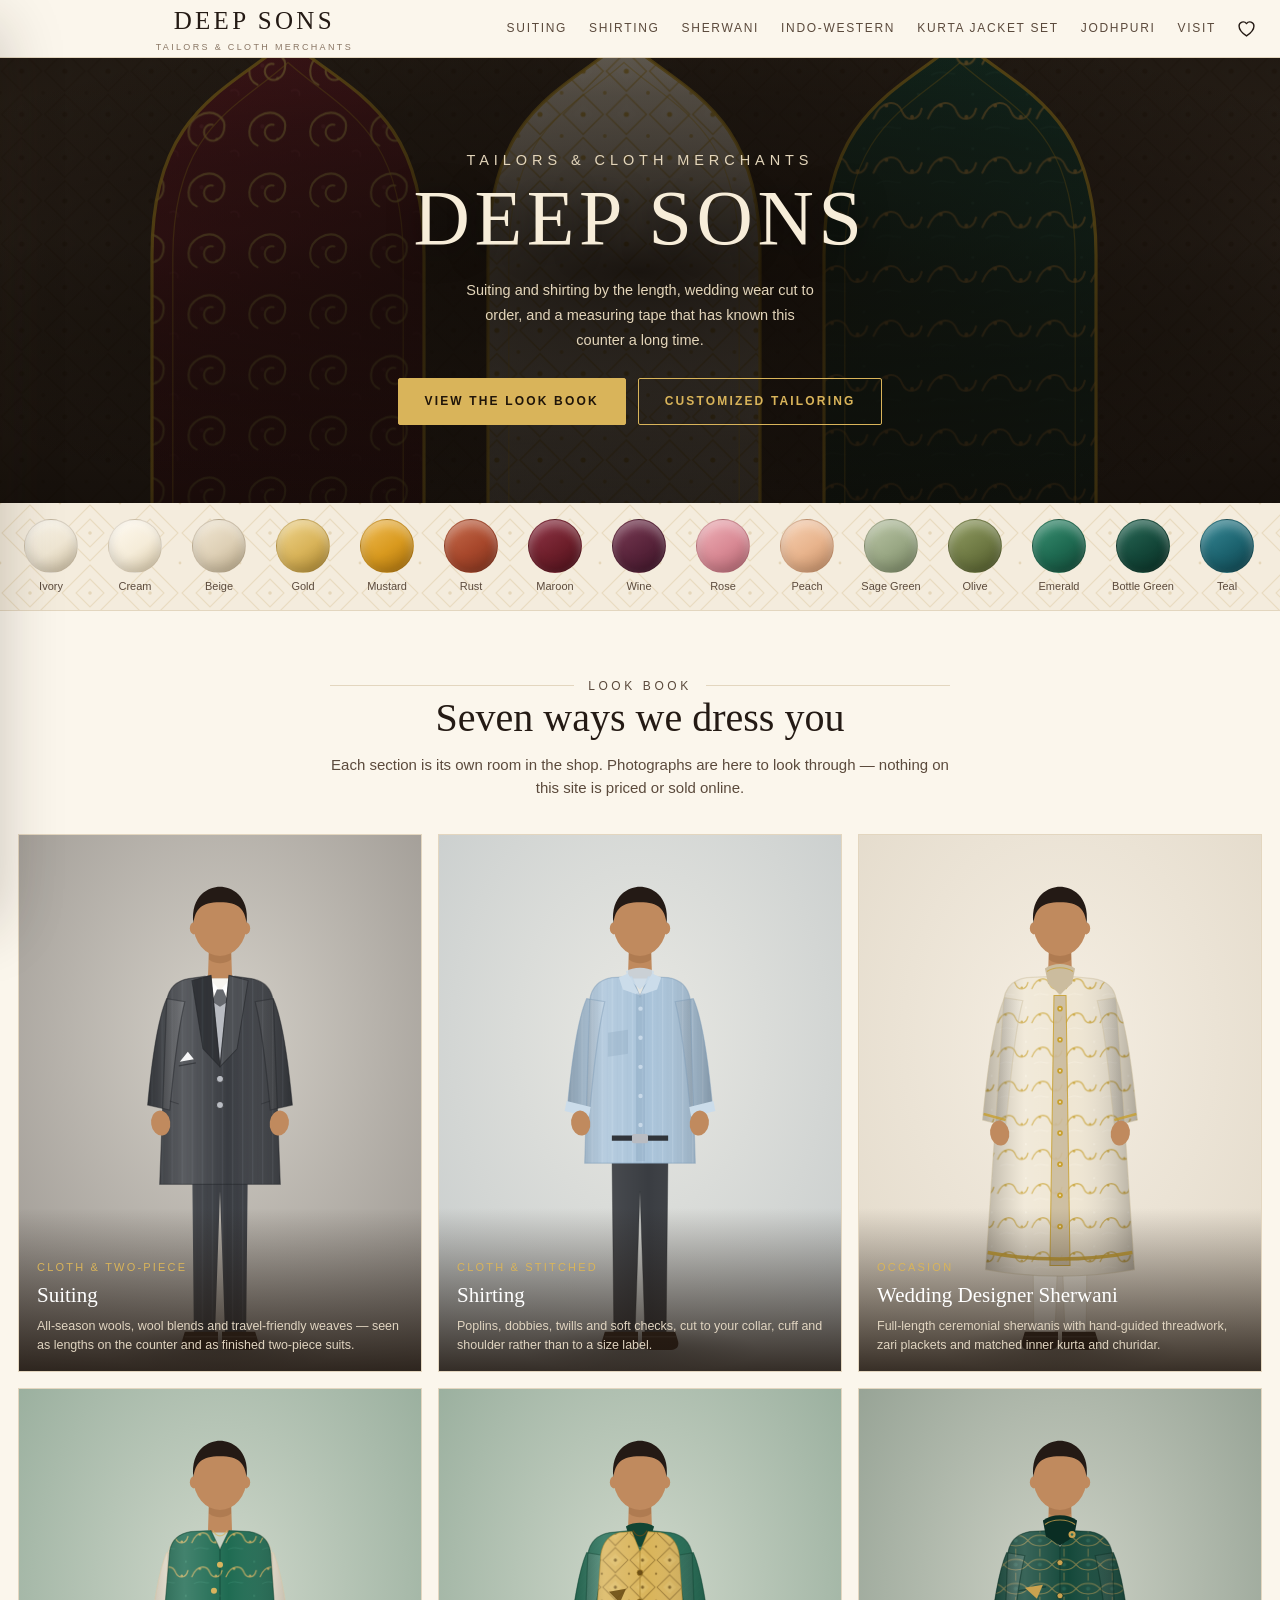
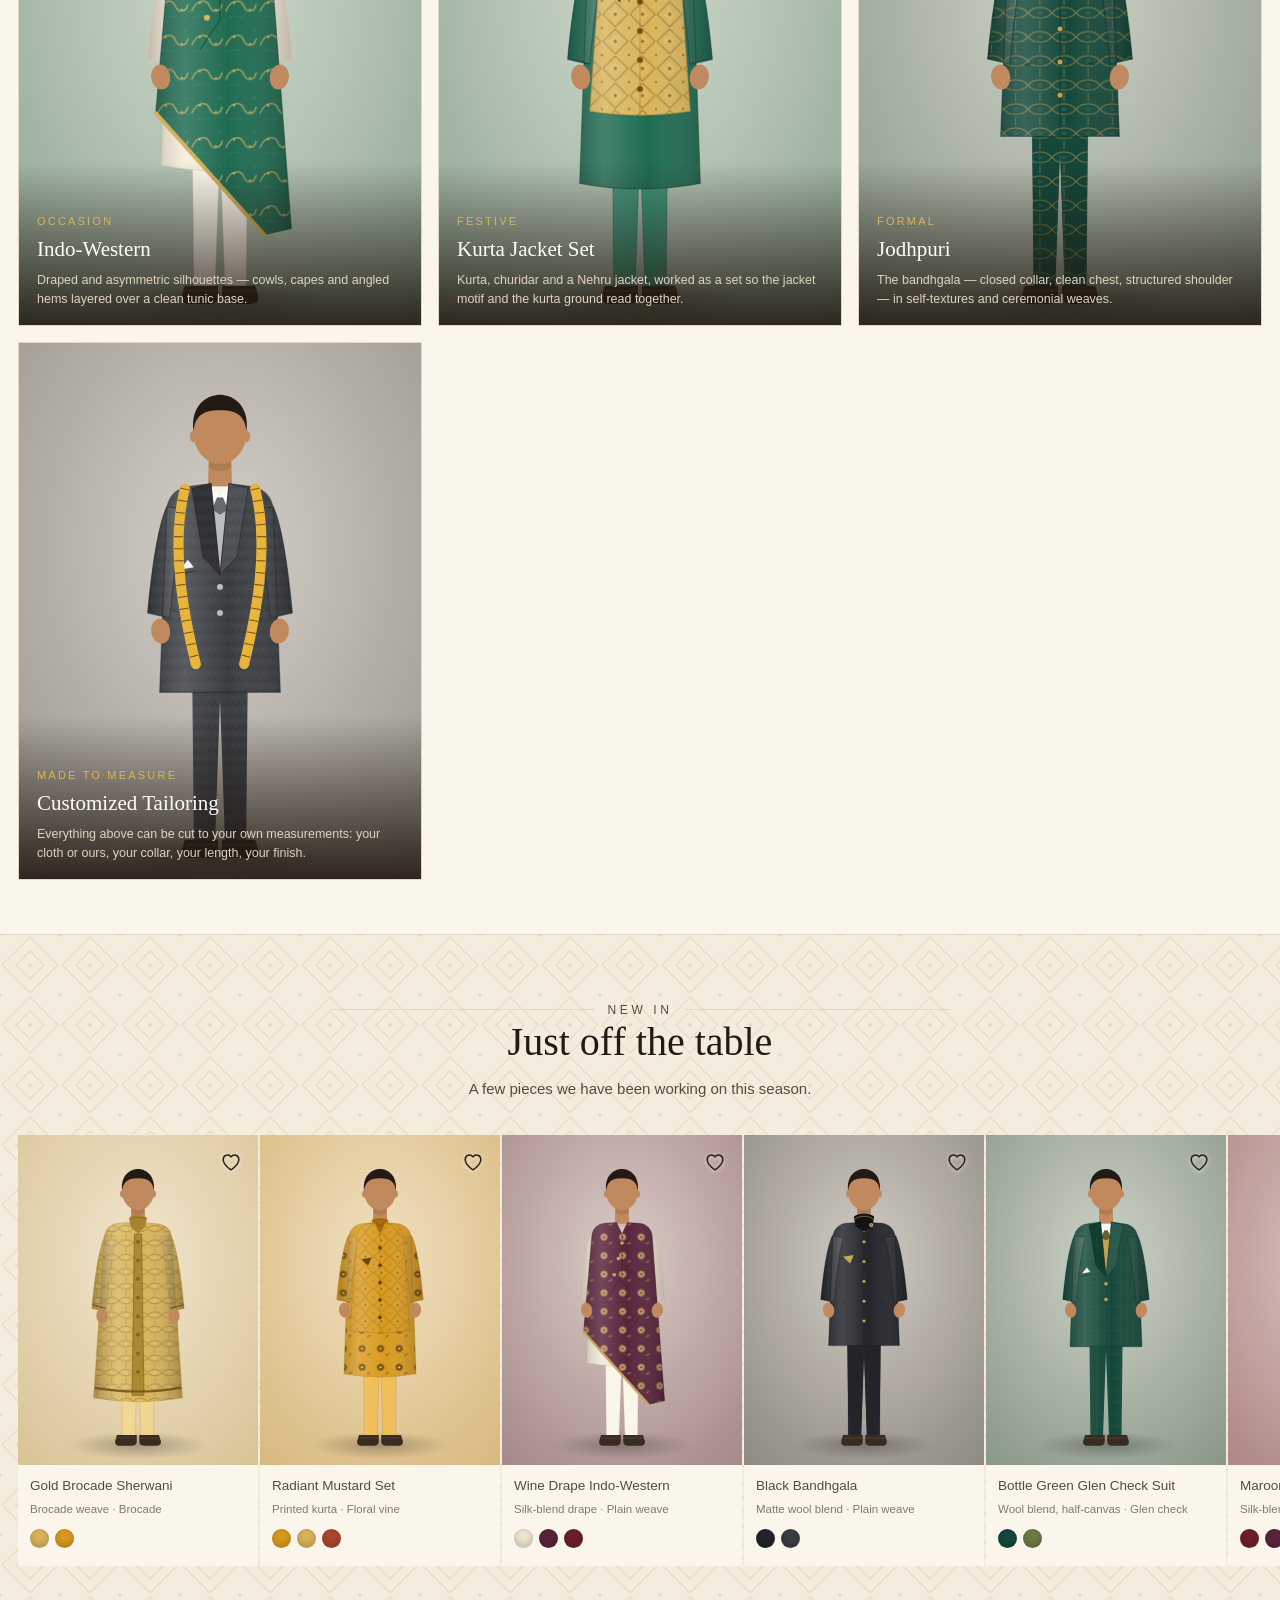
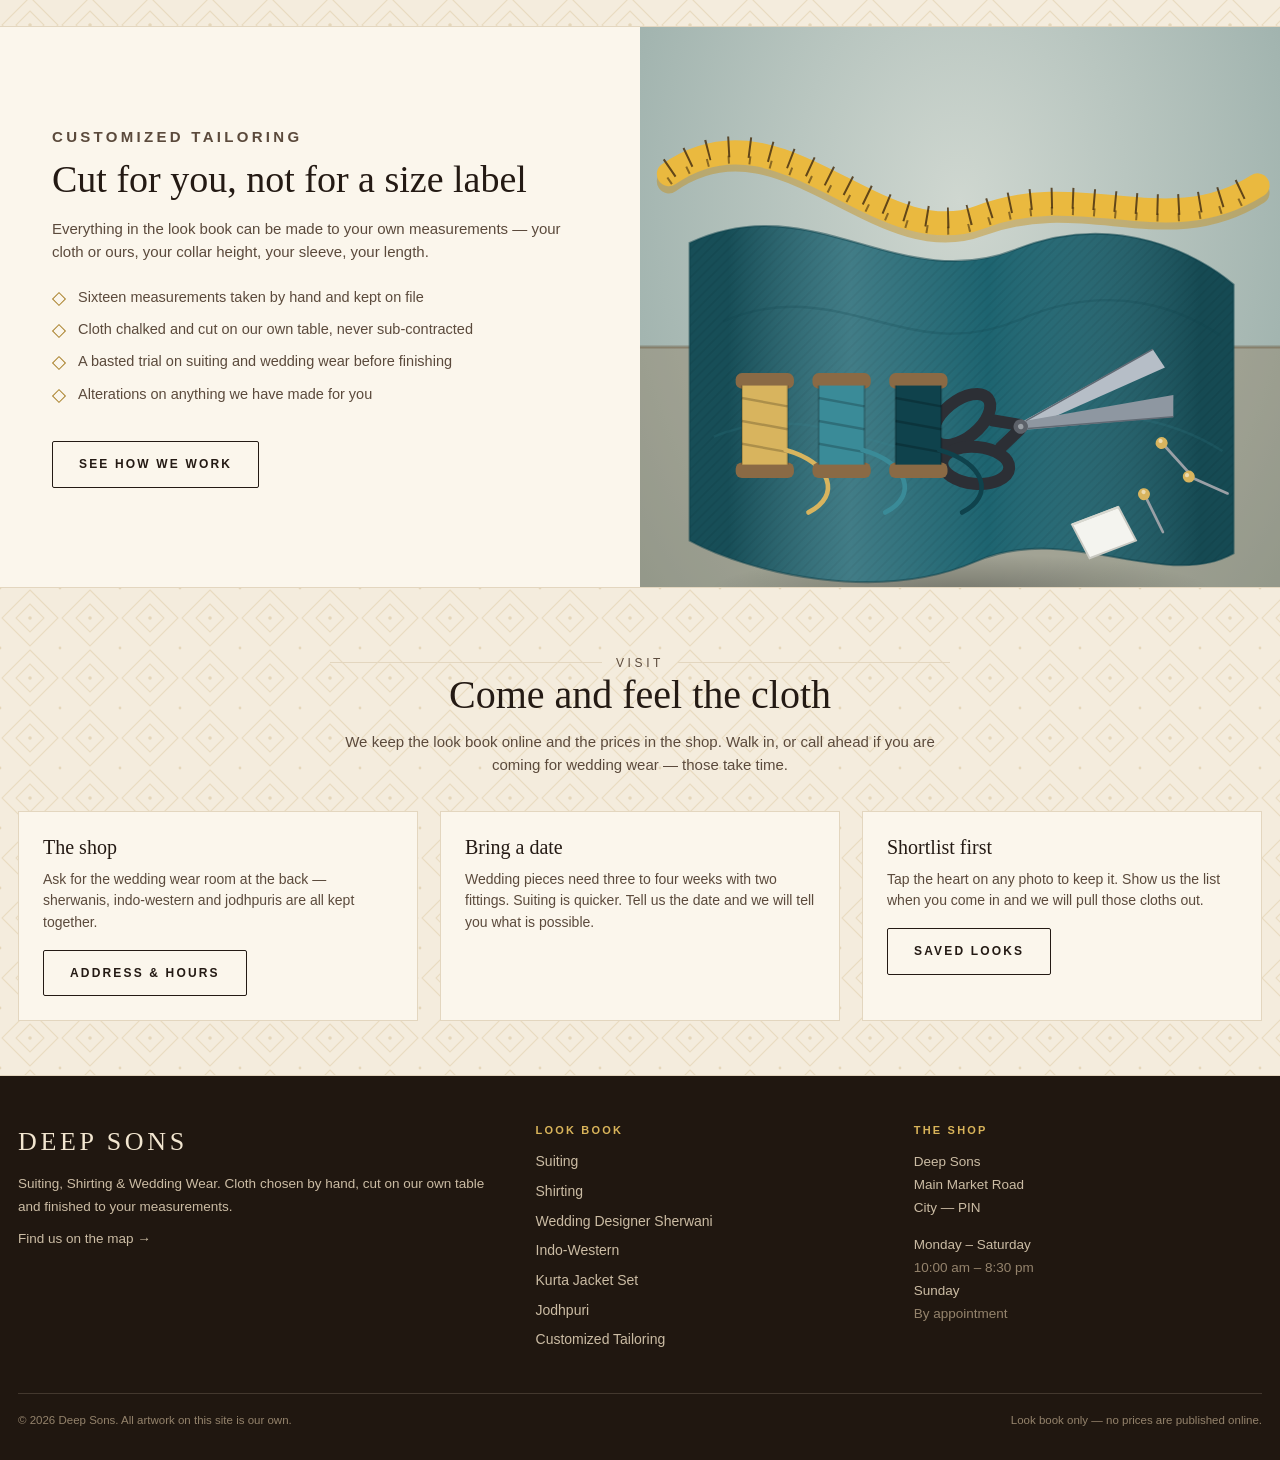
==== deep-sons/index.html @ 14050c30 "Add Deep Sons look book website A static, self-contained site for Deep Sons (tailors and cloth merch" ====
<!doctype html>
<html lang="en">
<head>
<meta charset="utf-8">
<meta name="viewport" content="width=device-width, initial-scale=1">
<title>Deep Sons — Suiting, Shirting &amp; Wedding Wear</title>
<meta name="description" content="Deep Sons: suiting and shirting cloth, wedding designer sherwanis, indo-western, kurta jacket sets, jodhpuris and customized tailoring. A look book — visit the shop to see the cloth.">
<meta name="theme-color" content="#fbf6ec">
<link rel="icon" href="assets/img/favicon.svg" type="image/svg+xml">
<link rel="stylesheet" href="assets/css/style.css">
</head>
<body>

<header class="head" data-header></header>

<section class="hero">
  <img src="assets/img/hero.svg" alt="" aria-hidden="true">
  <div class="hero__in">
    <p class="hero__eyebrow">Tailors &amp; Cloth Merchants</p>
    <h1>Deep Sons</h1>
    <p>Suiting and shirting by the length, wedding wear cut to order, and a
       measuring tape that has known this counter a long time.</p>
    <div class="hero__cta">
      <a class="btn btn--solid" href="collection.html?c=all">View the look book</a>
      <a class="btn" href="collection.html?c=tailoring">Customized tailoring</a>
    </div>
  </div>
</section>

<div class="rail">
  <div class="rail__scroll" data-rail></div>
</div>

<section class="panel">
  <div class="wrap">
    <div class="panel__head">
      <p class="rule"><span>Look book</span></p>
      <h2>Seven ways we dress you</h2>
      <p>Each section is its own room in the shop. Photographs are here to look
         through — nothing on this site is priced or sold online.</p>
    </div>
    <div class="sections" data-sections></div>
  </div>
</section>

<section class="panel panel--tint">
  <div class="wrap">
    <div class="panel__head">
      <p class="rule"><span>New in</span></p>
      <h2>Just off the table</h2>
      <p>A few pieces we have been working on this season.</p>
    </div>
  </div>
  <div class="wrap" style="padding-right:0">
    <div class="strip" data-strip></div>
  </div>
</section>

<section class="band is-flip">
  <div class="band__art">
    <img src="assets/img/tailoring-the-cutting-table.svg" alt="Thread, shears and a measuring tape on the cutting table">
  </div>
  <div class="band__txt">
    <p class="kicker">Customized tailoring</p>
    <h2>Cut for you, not for a size label</h2>
    <p>Everything in the look book can be made to your own measurements — your cloth
       or ours, your collar height, your sleeve, your length.</p>
    <ul class="ticks">
      <li>Sixteen measurements taken by hand and kept on file</li>
      <li>Cloth chalked and cut on our own table, never sub-contracted</li>
      <li>A basted trial on suiting and wedding wear before finishing</li>
      <li>Alterations on anything we have made for you</li>
    </ul>
    <a class="btn btn--ink" href="collection.html?c=tailoring">See how we work</a>
  </div>
</section>

<section class="panel panel--tint">
  <div class="wrap">
    <div class="panel__head">
      <p class="rule"><span>Visit</span></p>
      <h2>Come and feel the cloth</h2>
      <p>We keep the look book online and the prices in the shop. Walk in, or call
         ahead if you are coming for wedding wear — those take time.</p>
    </div>
    <div class="info">
      <div class="info__box">
        <h3>The shop</h3>
        <p>Ask for the wedding wear room at the back — sherwanis, indo-western and
           jodhpuris are all kept together.</p>
        <a class="btn btn--ink" href="visit.html" style="margin-top:10px">Address &amp; hours</a>
      </div>
      <div class="info__box">
        <h3>Bring a date</h3>
        <p>Wedding pieces need three to four weeks with two fittings. Suiting is
           quicker. Tell us the date and we will tell you what is possible.</p>
      </div>
      <div class="info__box">
        <h3>Shortlist first</h3>
        <p>Tap the heart on any photo to keep it. Show us the list when you come in
           and we will pull those cloths out.</p>
        <a class="btn btn--ink" href="collection.html?c=saved" style="margin-top:10px">Saved looks</a>
      </div>
    </div>
  </div>
</section>

<footer class="foot" data-footer></footer>

<script src="assets/js/catalogue.js"></script>
<script src="assets/js/app.js"></script>
</body>
</html>
---- deep-sons/assets/css/style.css ----
/* Deep Sons — house stylesheet.
   No external fonts, scripts or assets: everything ships with the site. */

:root {
  --paper:      #fbf6ec;
  --paper-2:    #f4ecdd;
  --paper-3:    #ece0ca;
  --ink:        #241a14;
  --ink-2:      #5b4a3c;
  --ink-3:      #8a7765;
  --line:       #e3d6bf;
  --gold:       #a9802a;
  --gold-2:     #d9b45a;
  --maroon:     #6e1f2b;
  --green:      #14483a;
  --shadow:     0 1px 2px rgba(36,26,20,.06), 0 8px 24px rgba(36,26,20,.07);
  --shadow-lg:  0 24px 60px rgba(36,26,20,.22);
  --serif:      Georgia, "Iowan Old Style", "Palatino Linotype", Palatino, "Times New Roman", serif;
  --sans:       -apple-system, BlinkMacSystemFont, "Segoe UI", Roboto, "Helvetica Neue", Arial, sans-serif;
  --head-h:     58px;
  --bar-h:      62px;
  --wrap:       1280px;
}

* { box-sizing: border-box; }

html { -webkit-text-size-adjust: 100%; }

body {
  margin: 0;
  background: var(--paper);
  color: var(--ink);
  font-family: var(--sans);
  font-size: 16px;
  line-height: 1.55;
  overflow-x: hidden;
}

body.is-locked { overflow: hidden; }

img { max-width: 100%; display: block; }
a { color: inherit; text-decoration: none; }
button { font: inherit; color: inherit; background: none; border: 0; cursor: pointer; }

.wrap { width: 100%; max-width: var(--wrap); margin: 0 auto; padding: 0 18px; }

.sr-only {
  position: absolute; width: 1px; height: 1px; padding: 0; margin: -1px;
  overflow: hidden; clip: rect(0 0 0 0); white-space: nowrap; border: 0;
}

:focus-visible { outline: 2px solid var(--gold); outline-offset: 3px; }

/* ------------------------------------------------------------- headings -- */

h1, h2, h3 { font-family: var(--serif); font-weight: 400; margin: 0; line-height: 1.15; }

.kicker {
  font-family: var(--sans);
  font-size: 11px;
  letter-spacing: .22em;
  text-transform: uppercase;
  color: var(--gold);
  margin: 0 0 10px;
  font-weight: 600;
}

.rule {
  display: flex; align-items: center; gap: 14px;
  color: var(--gold); margin: 0 0 6px;
}
.rule::before, .rule::after {
  content: ""; height: 1px; flex: 1; background: var(--line);
}
.rule span { font-size: 12px; letter-spacing: .3em; text-transform: uppercase; }

/* --------------------------------------------------------------- header -- */

.head {
  position: sticky; top: 0; z-index: 40;
  height: var(--head-h);
  background: rgba(251, 246, 236, .94);
  backdrop-filter: saturate(1.4) blur(10px);
  border-bottom: 1px solid var(--line);
}
.head__in {
  height: 100%; display: flex; align-items: center; gap: 10px;
  max-width: var(--wrap); margin: 0 auto; padding: 0 12px;
}
.icon-btn {
  width: 42px; height: 42px; display: grid; place-items: center;
  border-radius: 50%; flex: none;
}
.icon-btn:hover { background: var(--paper-3); }
.icon-btn svg { width: 21px; height: 21px; }

.brand { display: flex; align-items: center; gap: 9px; margin: 0 auto; }
.brand img { width: 34px; height: 34px; }
.brand b {
  font-family: var(--serif); font-size: 20px; font-weight: 400;
  letter-spacing: .13em; text-transform: uppercase; white-space: nowrap;
}
.brand small {
  display: none; font-size: 9px; letter-spacing: .26em;
  text-transform: uppercase; color: var(--ink-3);
}
@media (min-width: 700px) {
  .brand { flex-direction: column; gap: 1px; }
  .brand img { display: none; }
  .brand b { font-size: 25px; }
  .brand small { display: block; }
}

.head__count {
  position: absolute; transform: translate(11px, -11px);
  min-width: 16px; height: 16px; padding: 0 4px;
  border-radius: 9px; background: var(--maroon); color: #fff;
  font-size: 10px; line-height: 16px; text-align: center; font-weight: 700;
}
.head__count[hidden] { display: none; }

/* desktop inline nav */
.head__nav { display: none; gap: 22px; }
@media (min-width: 1040px) {
  .head__nav { display: flex; }
  .head__nav a {
    font-size: 12px; letter-spacing: .14em; text-transform: uppercase;
    color: var(--ink-2); padding: 4px 0; border-bottom: 1.5px solid transparent;
  }
  .head__nav a:hover, .head__nav a[aria-current="page"] {
    color: var(--ink); border-color: var(--gold);
  }
  .head__burger { display: none; }
}

/* ---------------------------------------------------------------- drawer -- */

.scrim {
  position: fixed; inset: 0; z-index: 50; background: rgba(36,26,20,.5);
  opacity: 0; pointer-events: none; transition: opacity .25s;
}
.scrim.is-on { opacity: 1; pointer-events: auto; }

.drawer {
  position: fixed; inset: 0 auto 0 0; z-index: 60;
  width: min(88vw, 380px); background: var(--paper);
  transform: translateX(-100%); transition: transform .28s cubic-bezier(.4,0,.2,1);
  display: flex; flex-direction: column; box-shadow: var(--shadow-lg);
}
.drawer.is-on { transform: none; }
.drawer__top {
  display: flex; align-items: center; justify-content: space-between;
  padding: 12px 10px 12px 20px; border-bottom: 1px solid var(--line);
}
.drawer__top span {
  font-family: var(--serif); font-size: 19px; letter-spacing: .13em;
  text-transform: uppercase;
}
.drawer__body { overflow-y: auto; padding: 8px 0 40px; flex: 1; }
.drawer h4 {
  margin: 22px 20px 8px; font-family: var(--sans); font-size: 11px;
  letter-spacing: .22em; text-transform: uppercase; color: var(--ink-3);
  font-weight: 700;
}
.drawer a {
  display: block; padding: 11px 20px; font-size: 15px; color: var(--ink-2);
  border-bottom: 1px solid rgba(227,214,191,.5);
}
.drawer a:hover { background: var(--paper-2); color: var(--ink); }
.drawer a.is-lead {
  font-family: var(--serif); font-size: 17px; color: var(--maroon);
  letter-spacing: .04em;
}
.drawer__note {
  margin: 20px; padding: 14px 16px; background: var(--paper-2);
  border: 1px solid var(--line); font-size: 12.5px; color: var(--ink-2);
  line-height: 1.6;
}

/* ------------------------------------------------------------------ hero -- */

.hero { position: relative; background: #171009; overflow: hidden; }
.hero img { width: 100%; height: 100%; object-fit: cover; position: absolute; inset: 0; opacity: .8; }
.hero::after {
  content: ""; position: absolute; inset: 0;
  background:
    radial-gradient(ellipse 66% 58% at 50% 48%, rgba(14,9,5,.88), rgba(14,9,5,.38) 68%, transparent),
    linear-gradient(rgba(14,9,5,.45), rgba(14,9,5,.15) 40%, rgba(14,9,5,.7));
}
.hero__in {
  position: relative; z-index: 1; text-align: center; color: #f6ecd8;
  padding: 74px 20px 78px; max-width: 720px; margin: 0 auto;
}
.hero h1 {
  font-size: clamp(38px, 11vw, 78px); letter-spacing: .06em;
  text-transform: uppercase; color: #f7edd9;
  text-shadow: 0 4px 30px rgba(0,0,0,.6);
}
.hero p {
  margin: 16px auto 0; max-width: 44ch; font-size: 14.5px;
  color: #e3d5ba; line-height: 1.7;
}
.hero__eyebrow {
  font-size: 11px; letter-spacing: .34em; text-transform: uppercase;
  color: var(--gold-2); margin: 0 0 14px;
}
.hero__cta { display: flex; gap: 12px; justify-content: center; flex-wrap: wrap; margin-top: 26px; }

.btn {
  display: inline-block; padding: 13px 26px; font-size: 12px;
  letter-spacing: .18em; text-transform: uppercase; font-weight: 600;
  border: 1px solid var(--gold-2); color: var(--gold-2); border-radius: 2px;
  transition: background .2s, color .2s;
}
.btn:hover { background: var(--gold-2); color: #201509; }
.btn--solid { background: var(--gold-2); color: #201509; }
.btn--solid:hover { background: #f0cd78; border-color: #f0cd78; }
.btn--ink { border-color: var(--ink); color: var(--ink); }
.btn--ink:hover { background: var(--ink); color: var(--paper); }

/* ----------------------------------------------------------- colour rail -- */

.rail {
  border-bottom: 1px solid var(--line);
  background: var(--paper-2) url("../img/tile.svg") repeat;
  background-size: 60px 60px;
}
.rail__scroll {
  display: flex; gap: 18px; overflow-x: auto; padding: 16px 18px;
  scrollbar-width: none; max-width: var(--wrap); margin: 0 auto;
}
.rail__scroll::-webkit-scrollbar { display: none; }
.swatch {
  flex: none; width: 66px; text-align: center; font-size: 11px;
  color: var(--ink-2); line-height: 1.25;
}
.swatch i {
  display: block; width: 54px; height: 54px; margin: 0 auto 7px;
  border-radius: 50%; border: 1px solid rgba(36,26,20,.14);
  box-shadow: inset 0 -6px 12px rgba(0,0,0,.14), inset 0 6px 10px rgba(255,255,255,.32);
}
.swatch:hover i { transform: scale(1.06); }
.swatch i { transition: transform .18s, box-shadow .18s; }
.swatch.is-on i { box-shadow: 0 0 0 2px var(--paper-2), 0 0 0 4px var(--gold); }
.swatch.is-on { color: var(--ink); font-weight: 600; }

/* ---------------------------------------------------------------- panels -- */

.panel { padding: 54px 0; }
.panel--tint {
  background: var(--paper-2) url("../img/tile.svg") repeat;
  background-size: 60px 60px;
  border-block: 1px solid var(--line);
}
.panel__head { text-align: center; max-width: 620px; margin: 0 auto 34px; }
.panel__head h2 { font-size: clamp(26px, 6vw, 40px); }
.panel__head p { color: var(--ink-2); font-size: 15px; margin: 12px 0 0; }

/* ------------------------------------------------------------ section grid */

.sections { display: grid; gap: 16px; grid-template-columns: 1fr; }
@media (min-width: 620px) { .sections { grid-template-columns: 1fr 1fr; } }
@media (min-width: 1000px) { .sections { grid-template-columns: repeat(3, 1fr); } }

.sect {
  position: relative; display: block; overflow: hidden;
  background: var(--paper-3); border: 1px solid var(--line);
}
.sect img { width: 100%; height: auto; aspect-ratio: 3/4; object-fit: cover; object-position: 50% 30%; transition: transform .5s; }
.sect:hover img { transform: scale(1.05); }
.sect__cap {
  position: absolute; inset: auto 0 0 0; padding: 46px 18px 16px; color: #fff;
  background: linear-gradient(transparent, rgba(28,19,12,.86));
}
.sect__cap b { font-family: var(--serif); font-size: 21px; font-weight: 400; display: block; }
.sect__cap em { font-style: normal; font-size: 11px; letter-spacing: .2em; text-transform: uppercase; color: var(--gold-2); }
.sect__cap p { margin: 6px 0 0; font-size: 12.5px; color: #e0d4c0; line-height: 1.5; }

/* ---------------------------------------------------------- product grid -- */

.grid { display: grid; gap: 2px 2px; grid-template-columns: 1fr 1fr; }
.grid.is-one { grid-template-columns: 1fr; }
@media (min-width: 760px) { .grid { grid-template-columns: repeat(3, 1fr); gap: 4px; } .grid.is-one { grid-template-columns: repeat(2, 1fr); } }
@media (min-width: 1080px) { .grid { grid-template-columns: repeat(4, 1fr); } .grid.is-one { grid-template-columns: repeat(2, 1fr); } }

.card { position: relative; background: var(--paper); padding-bottom: 18px; }
.card__shot { position: relative; display: block; background: var(--paper-3); }
.card__shot img { width: 100%; height: auto; aspect-ratio: 800/1100; object-fit: cover; }
.card.is-wide .card__shot img { aspect-ratio: 4/3; height: auto; object-position: 50% 55%; }

.heart {
  position: absolute; top: 8px; right: 8px; width: 38px; height: 38px;
  display: grid; place-items: center; border-radius: 50%;
}
.heart svg { width: 22px; height: 22px; fill: none; stroke: #2c2019; stroke-width: 1.7; filter: drop-shadow(0 1px 2px rgba(255,255,255,.7)); }
.heart.is-on svg { fill: var(--maroon); stroke: var(--maroon); }
.heart:hover { background: rgba(255,255,255,.6); }

.card__body { padding: 12px 12px 0; }
.card__body h3 { font-family: var(--sans); font-size: 13.5px; font-weight: 500; line-height: 1.35; color: var(--ink-2); }
.card__meta { margin: 6px 0 0; font-size: 11.5px; color: var(--ink-3); }
.dots { display: flex; gap: 6px; margin-top: 10px; }
.dots i {
  width: 19px; height: 19px; border-radius: 50%;
  border: 1px solid rgba(36,26,20,.16);
  box-shadow: inset 0 -3px 6px rgba(0,0,0,.16);
}
.dots u { font-size: 10.5px; color: var(--ink-3); text-decoration: none; align-self: center; }

.count { padding: 14px 18px 6px; font-size: 12px; letter-spacing: .1em; text-transform: uppercase; color: var(--ink-3); max-width: var(--wrap); margin: 0 auto; }

.empty { padding: 70px 24px; text-align: center; color: var(--ink-2); }
.empty h3 { font-size: 22px; margin-bottom: 8px; }

/* ------------------------------------------------------------- chip rows -- */

.chips { display: flex; gap: 8px; overflow-x: auto; padding: 14px 18px; scrollbar-width: none; max-width: var(--wrap); margin: 0 auto; }
.chips::-webkit-scrollbar { display: none; }
@media (min-width: 900px) { .chips { flex-wrap: wrap; overflow: visible; justify-content: center; } }
.chip {
  flex: none; padding: 8px 15px; border: 1px solid var(--line);
  border-radius: 999px; font-size: 12.5px; color: var(--ink-2);
  background: var(--paper); white-space: nowrap;
}
.chip.is-on { background: var(--ink); color: var(--paper); border-color: var(--ink); }

/* ------------------------------------------------------------ bottom bar -- */

.bar {
  position: fixed; left: 0; right: 0; bottom: 0; z-index: 30;
  height: var(--bar-h); display: flex; align-items: stretch;
  background: var(--paper); border-top: 1px solid var(--line);
  box-shadow: 0 -6px 24px rgba(36,26,20,.10);
}
.bar > * { flex: 1; display: flex; align-items: center; justify-content: center; gap: 10px; }
.bar__sep { flex: none; width: 1px; background: var(--line); margin: 12px 0; }
.bar b { display: block; font-size: 13px; font-weight: 600; }
.bar small { display: block; font-size: 11px; color: var(--ink-3); }
.bar svg { width: 17px; height: 17px; stroke: var(--ink-2); fill: none; stroke-width: 1.6; }
.bar__views { flex: none; width: 96px; gap: 4px; }
.bar__view { width: 40px; height: 40px; display: grid; place-items: center; border: 1px solid transparent; border-radius: 3px; }
.bar__view.is-on { border-color: var(--ink); }
.bar__dot { position: absolute; transform: translate(26px,-12px); width: 7px; height: 7px; border-radius: 50%; background: var(--maroon); }
.bar__dot[hidden] { display: none; }
.has-bar { padding-bottom: calc(var(--bar-h) + env(safe-area-inset-bottom)); }
@media (min-width: 1040px) { .bar { position: sticky; bottom: 0; } }

/* ----------------------------------------------------------- bottom sheet -- */

.sheet {
  position: fixed; left: 0; right: 0; bottom: 0; z-index: 60;
  max-height: 82vh; background: var(--paper); border-radius: 16px 16px 0 0;
  transform: translateY(102%); transition: transform .3s cubic-bezier(.4,0,.2,1);
  display: flex; flex-direction: column; box-shadow: var(--shadow-lg);
}
.sheet.is-on { transform: none; }
@media (min-width: 760px) { .sheet { max-width: 520px; margin: 0 auto; } }
.sheet__top {
  display: flex; align-items: center; justify-content: space-between;
  padding: 16px 12px 14px 20px; border-bottom: 1px solid var(--line);
}
.sheet__top b { font-family: var(--serif); font-size: 19px; font-weight: 400; }
.sheet__body { overflow-y: auto; padding: 4px 20px 20px; }
.sheet__body h5 {
  margin: 20px 0 12px; font-size: 11px; letter-spacing: .2em;
  text-transform: uppercase; color: var(--ink-3); font-weight: 700;
}
.sheet__opts { display: flex; flex-wrap: wrap; gap: 8px; }
.sheet__foot { display: flex; gap: 10px; padding: 14px 20px calc(18px + env(safe-area-inset-bottom)); border-top: 1px solid var(--line); }
.sheet__foot .btn { flex: 1; text-align: center; }
.radio { display: flex; align-items: center; gap: 12px; padding: 12px 0; border-bottom: 1px solid rgba(227,214,191,.6); font-size: 14.5px; width: 100%; text-align: left; }
.radio i { width: 17px; height: 17px; border-radius: 50%; border: 1.5px solid var(--ink-3); flex: none; }
.radio.is-on i { border-color: var(--maroon); border-width: 5px; }

/* -------------------------------------------------------------- lightbox -- */

.lb {
  position: fixed; inset: 0; z-index: 70; background: #1a120c;
  display: none; grid-template-rows: auto 1fr auto;
}
.lb.is-on { display: grid; }
.lb__top { display: flex; justify-content: space-between; align-items: center; padding: 10px 8px; color: #efe3cd; }
.lb__top span { font-size: 12px; letter-spacing: .16em; text-transform: uppercase; color: #b9a488; }
.lb__top .icon-btn svg { stroke: #efe3cd; }
.lb__top .icon-btn:hover { background: rgba(255,255,255,.1); }
.lb__stage { position: relative; display: grid; place-items: center; overflow: hidden; padding: 0 8px; }
.lb__stage img { max-height: 100%; max-width: 100%; width: auto; object-fit: contain; }
.lb__nav {
  position: absolute; top: 50%; transform: translateY(-50%);
  width: 46px; height: 46px; border-radius: 50%; background: rgba(255,255,255,.12);
  display: grid; place-items: center;
}
.lb__nav svg { width: 22px; height: 22px; stroke: #fff; fill: none; stroke-width: 2; }
.lb__nav:hover { background: rgba(255,255,255,.24); }
.lb__nav--prev { left: 10px; }
.lb__nav--next { right: 10px; }
.lb__info { padding: 18px 20px calc(22px + env(safe-area-inset-bottom)); color: #e7dbc4; text-align: center; max-width: 640px; margin: 0 auto; }
.lb__info h3 { font-size: 24px; color: #fbf3e2; }
.lb__info p { margin: 8px 0 0; font-size: 13.5px; color: #b9a488; line-height: 1.6; }
.lb__info .dots { justify-content: center; }
.lb__info .dots i { border-color: rgba(255,255,255,.28); }
.lb__tags { display: flex; gap: 8px; justify-content: center; flex-wrap: wrap; margin-top: 14px; }
.lb__tags span { font-size: 10.5px; letter-spacing: .16em; text-transform: uppercase; color: #cbb68f; border: 1px solid rgba(203,182,143,.4); padding: 4px 10px; border-radius: 999px; }
.lb__note { margin-top: 16px; font-size: 12px; color: #9d8a70; }

/* ----------------------------------------------------------------- misc -- */

.band { display: grid; gap: 0; align-items: center; }
@media (min-width: 900px) { .band { grid-template-columns: 1fr 1fr; } .band.is-flip .band__art { order: 2; } }
.band__art { background: var(--paper-3); }
.band__art img { width: 100%; height: 100%; max-height: 560px; object-fit: cover; }
.band__txt { padding: 44px 22px; }
@media (min-width: 900px) { .band__txt { padding: 56px 52px; } }
.band__txt h2 { font-size: clamp(26px, 5vw, 38px); }
.band__txt p { color: var(--ink-2); font-size: 15px; }
.ticks { list-style: none; margin: 22px 0 26px; padding: 0; }
.ticks li { position: relative; padding: 0 0 10px 26px; font-size: 14.5px; color: var(--ink-2); }
.ticks li::before { content: ""; position: absolute; left: 2px; top: 8px; width: 8px; height: 8px; border: 1px solid var(--gold); transform: rotate(45deg); }

.strip { display: flex; gap: 2px; overflow-x: auto; scroll-snap-type: x mandatory; scrollbar-width: none; padding: 0 0 6px; }
.strip::-webkit-scrollbar { display: none; }
.strip .card { flex: none; width: 62vw; max-width: 240px; scroll-snap-align: start; }

.info { display: grid; gap: 22px; }
@media (min-width: 760px) { .info { grid-template-columns: repeat(3, 1fr); } }
.info__box { background: var(--paper); border: 1px solid var(--line); padding: 24px; }
.info__box h3 { font-size: 20px; margin-bottom: 10px; }
.info__box p, .info__box li { font-size: 14px; color: var(--ink-2); margin: 0 0 6px; }
.info__box ul { list-style: none; padding: 0; margin: 0; }
.info__box dt { font-size: 11px; letter-spacing: .16em; text-transform: uppercase; color: var(--ink-3); margin-top: 12px; }
.info__box dd { margin: 2px 0 0; font-size: 14.5px; }

.note {
  background: var(--paper-2); border: 1px solid var(--line);
  padding: 16px 18px; font-size: 13px; color: var(--ink-2); line-height: 1.65;
}

.foot { background: #201710; color: #cbbca4; padding: 46px 0 30px; margin-top: 0; }
.foot a { color: #cbbca4; }
.foot a:hover { color: var(--gold-2); }
.foot__grid { display: grid; gap: 30px; }
@media (min-width: 760px) { .foot__grid { grid-template-columns: 1.4fr 1fr 1fr; } }
.foot h5 { margin: 0 0 12px; font-size: 11px; letter-spacing: .2em; text-transform: uppercase; color: var(--gold-2); font-weight: 700; }
.foot ul { list-style: none; padding: 0; margin: 0; }
.foot li { margin-bottom: 8px; font-size: 14px; }
.foot p { font-size: 13.5px; line-height: 1.7; margin: 0 0 10px; }
.foot__brand { font-family: var(--serif); font-size: 26px; letter-spacing: .14em; text-transform: uppercase; color: #f2e6d0; margin-bottom: 10px; }
.foot__base { margin-top: 34px; padding-top: 18px; border-top: 1px solid rgba(203,188,164,.2); font-size: 11.5px; color: #94836c; display: flex; flex-wrap: wrap; gap: 8px 20px; justify-content: space-between; }

@media (prefers-reduced-motion: reduce) {
  * { transition: none !important; animation: none !important; }
}
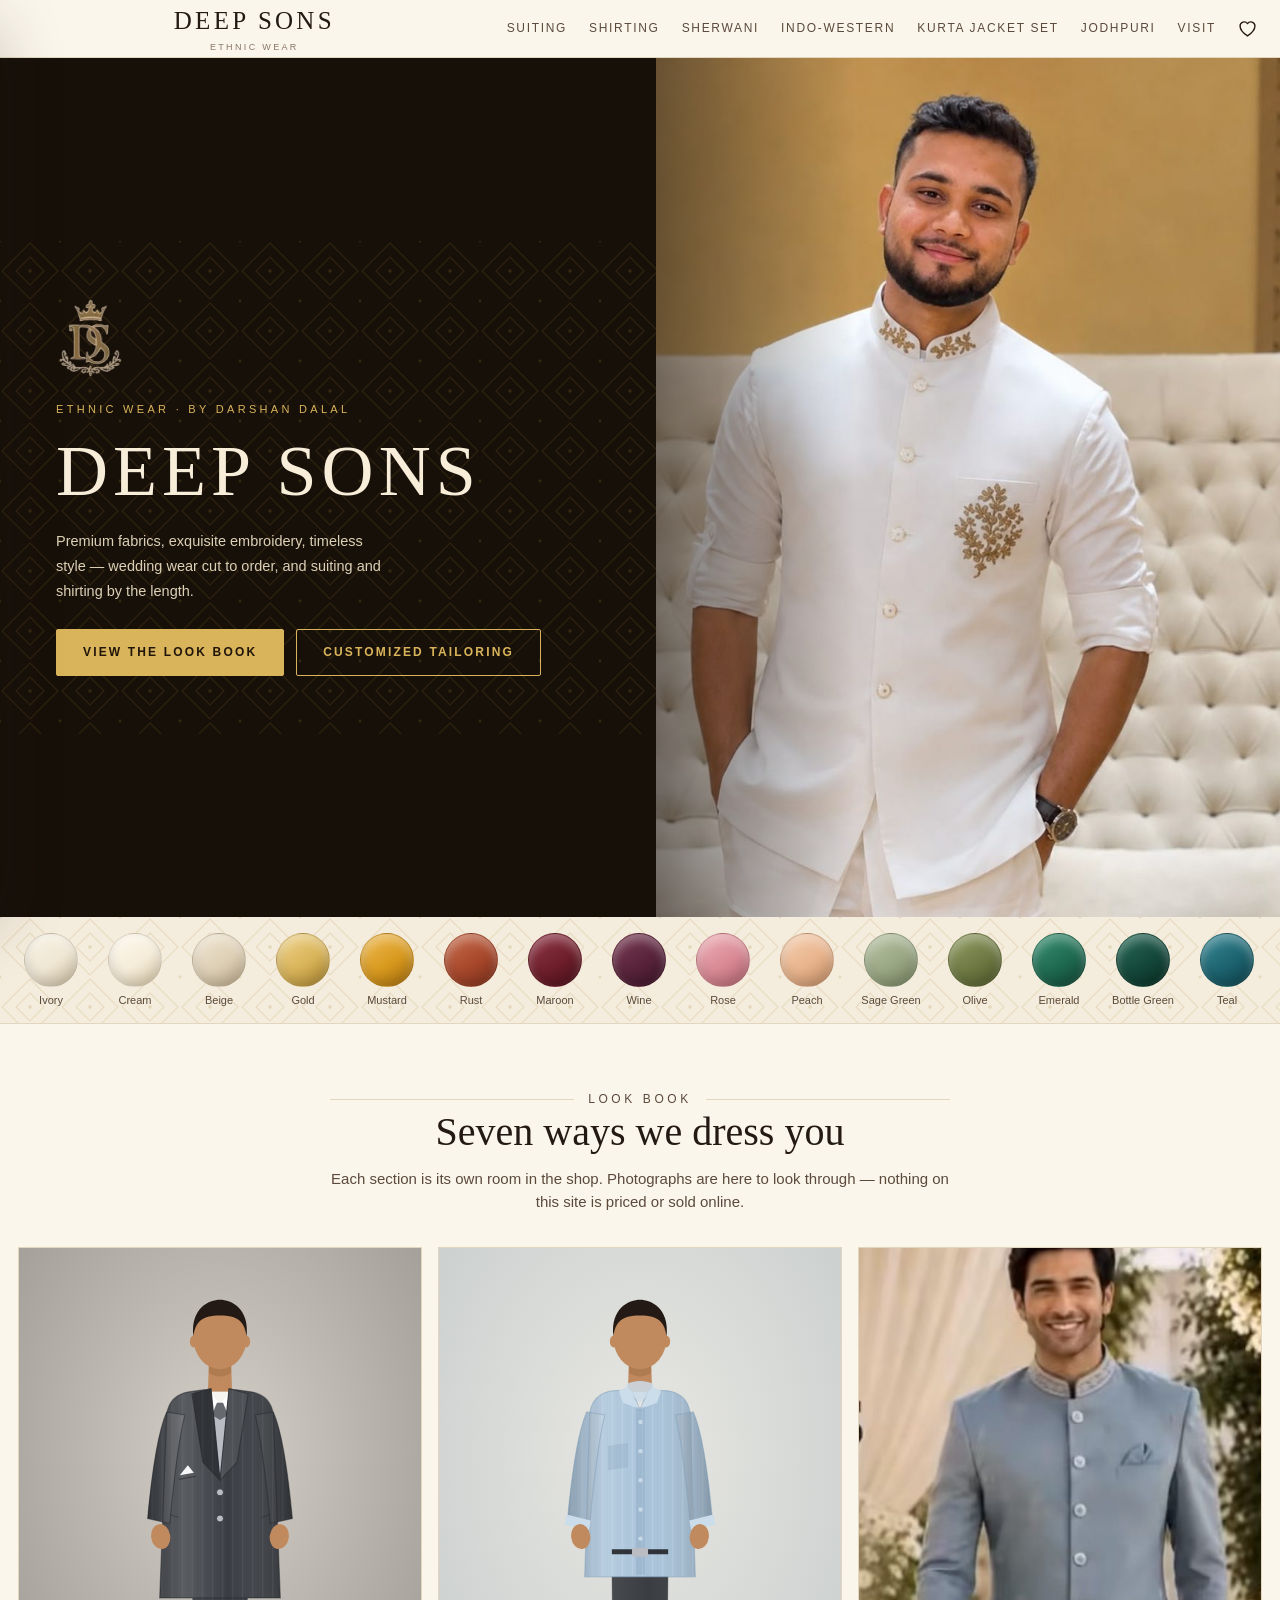
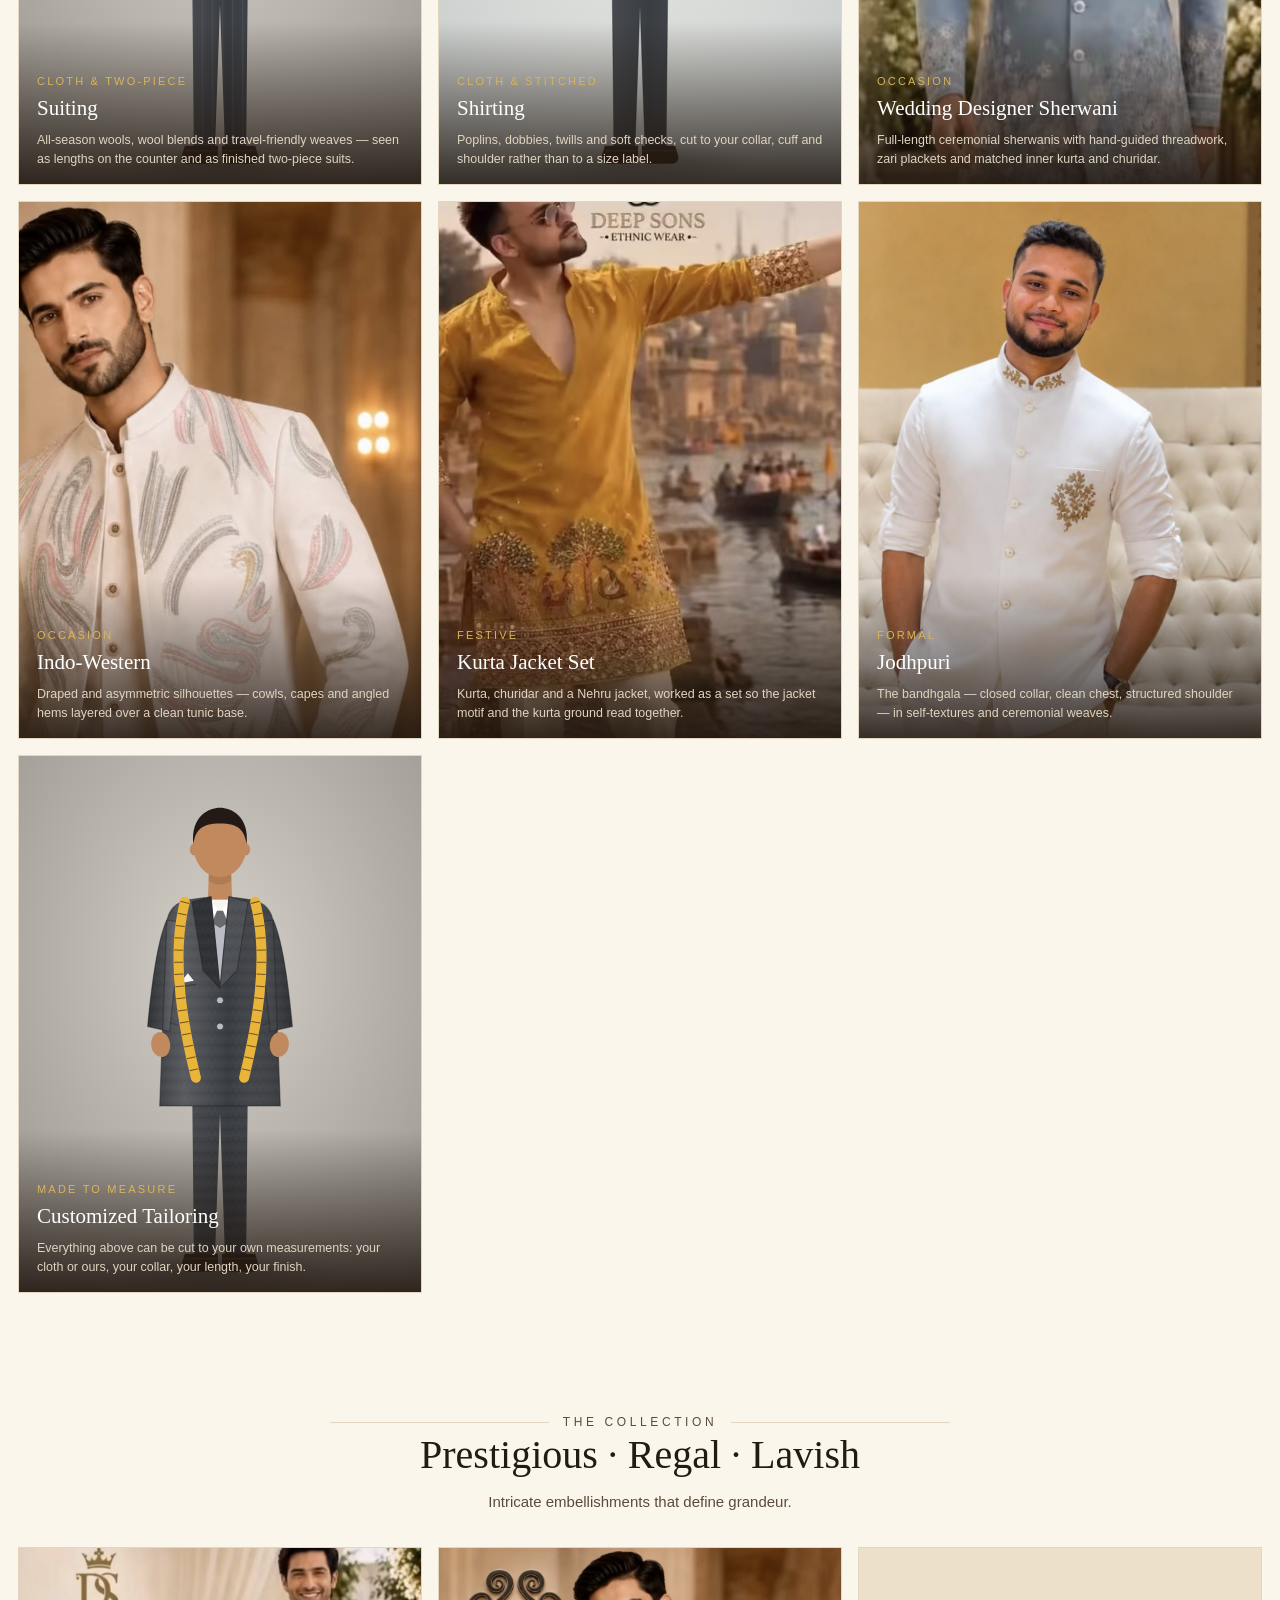
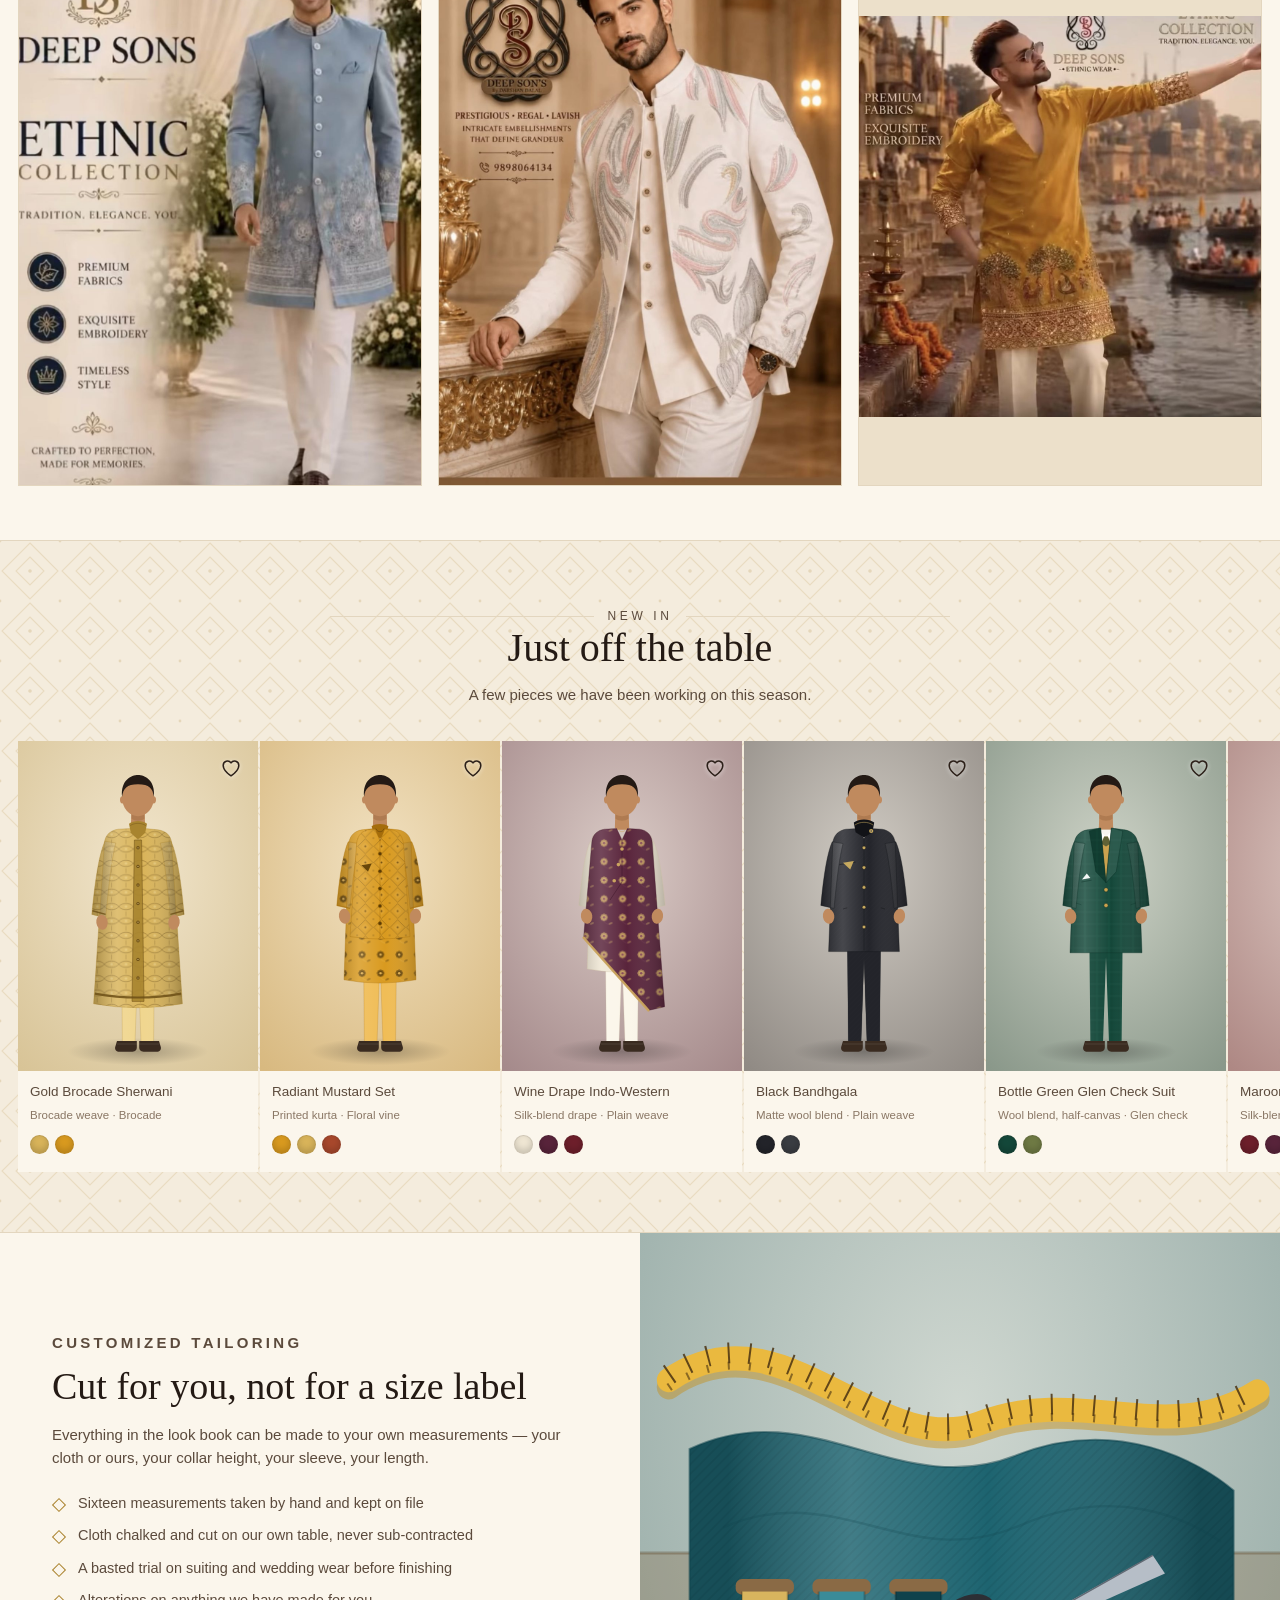
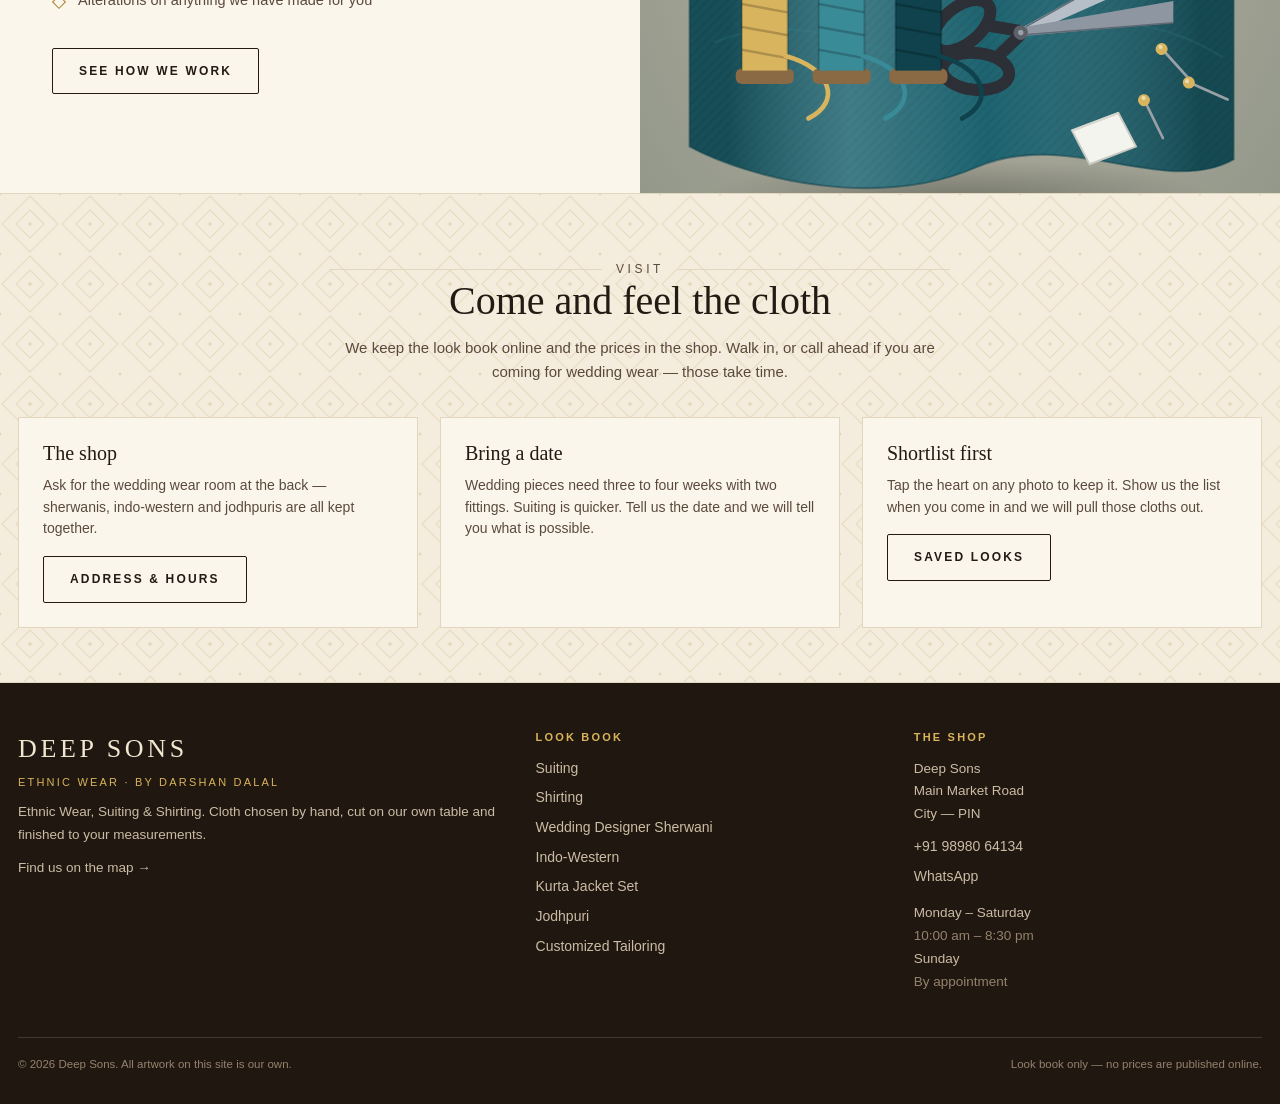
==== commit df7d3db0: "Use the shop's own photographs, logo and phone number Adds tools/prep_photos.py, which prepares the " ====
--- a/deep-sons/index.html
+++ b/deep-sons/index.html
@@ -14,12 +14,17 @@
 <header class="head" data-header></header>
 
 <section class="hero">
-  <img src="assets/img/hero.svg" alt="" aria-hidden="true">
+  <div class="hero__photo">
+    <img src="assets/img/photo/white-jodhpuri-card.jpg"
+         alt="Ivory bandhgala with a zari-worked collar, photographed in the shop"
+         width="840" height="1155">
+  </div>
   <div class="hero__in">
-    <p class="hero__eyebrow">Tailors &amp; Cloth Merchants</p>
+    <img class="hero__mark" src="assets/img/logo-mark.png" alt="" width="66" height="81">
+    <p class="hero__eyebrow">Ethnic Wear &middot; By Darshan Dalal</p>
     <h1>Deep Sons</h1>
-    <p>Suiting and shirting by the length, wedding wear cut to order, and a
-       measuring tape that has known this counter a long time.</p>
+    <p>Premium fabrics, exquisite embroidery, timeless style &mdash; wedding wear cut
+       to order, and suiting and shirting by the length.</p>
     <div class="hero__cta">
       <a class="btn btn--solid" href="collection.html?c=all">View the look book</a>
       <a class="btn" href="collection.html?c=tailoring">Customized tailoring</a>
@@ -40,6 +45,17 @@
          through — nothing on this site is priced or sold online.</p>
     </div>
     <div class="sections" data-sections></div>
+  </div>
+</section>
+
+<section class="panel">
+  <div class="wrap">
+    <div class="panel__head">
+      <p class="rule"><span>The collection</span></p>
+      <h2>Prestigious &middot; Regal &middot; Lavish</h2>
+      <p>Intricate embellishments that define grandeur.</p>
+    </div>
+    <div class="promos" data-campaign></div>
   </div>
 </section>
 
--- a/deep-sons/assets/css/style.css
+++ b/deep-sons/assets/css/style.css
@@ -179,32 +179,47 @@
 
 /* ------------------------------------------------------------------ hero -- */
 
-.hero { position: relative; background: #171009; overflow: hidden; }
-.hero img { width: 100%; height: 100%; object-fit: cover; position: absolute; inset: 0; opacity: .8; }
-.hero::after {
+/* the hero pairs the shop's own photography with the wordmark */
+.hero { background: #171009; display: grid; }
+.hero__photo { position: relative; overflow: hidden; }
+.hero__photo img {
+  width: 100%; height: 100%; object-fit: cover;
+  object-position: 50% 10%; aspect-ratio: 1/1;
+}
+.hero__photo::after {
   content: ""; position: absolute; inset: 0;
-  background:
-    radial-gradient(ellipse 66% 58% at 50% 48%, rgba(14,9,5,.88), rgba(14,9,5,.38) 68%, transparent),
-    linear-gradient(rgba(14,9,5,.45), rgba(14,9,5,.15) 40%, rgba(14,9,5,.7));
+  background: linear-gradient(rgba(23,16,9,0), rgba(23,16,9,.35) 78%, rgba(23,16,9,.9));
 }
 .hero__in {
   position: relative; z-index: 1; text-align: center; color: #f6ecd8;
-  padding: 74px 20px 78px; max-width: 720px; margin: 0 auto;
-}
+  padding: 40px 22px 52px; max-width: 560px; margin: 0 auto;
+  background: url("../img/tile.svg") repeat; background-size: 60px 60px;
+}
+.hero__mark { width: 58px; height: auto; margin: 0 auto 16px; }
 .hero h1 {
-  font-size: clamp(38px, 11vw, 78px); letter-spacing: .06em;
+  font-size: clamp(40px, 12vw, 72px); letter-spacing: .07em;
   text-transform: uppercase; color: #f7edd9;
-  text-shadow: 0 4px 30px rgba(0,0,0,.6);
 }
 .hero p {
-  margin: 16px auto 0; max-width: 44ch; font-size: 14.5px;
-  color: #e3d5ba; line-height: 1.7;
-}
-.hero__eyebrow {
-  font-size: 11px; letter-spacing: .34em; text-transform: uppercase;
-  color: var(--gold-2); margin: 0 0 14px;
+  margin: 16px auto 0; max-width: 42ch; font-size: 14.5px;
+  color: #ddd0b6; line-height: 1.7;
+}
+.hero p.hero__eyebrow {
+  font-size: 11px; letter-spacing: .3em; text-transform: uppercase;
+  color: var(--gold-2); margin: 0 0 12px; max-width: none;
 }
 .hero__cta { display: flex; gap: 12px; justify-content: center; flex-wrap: wrap; margin-top: 26px; }
+
+@media (min-width: 900px) {
+  .hero { grid-template-columns: 1.05fr 1fr; align-items: stretch; }
+  .hero__photo { order: 2; }
+  .hero__photo img { aspect-ratio: auto; min-height: 520px; object-position: 50% 16%; }
+  .hero__photo::after { background: linear-gradient(90deg, rgba(23,16,9,.55), transparent 32%); }
+  .hero__in { text-align: left; margin: 0; padding: 58px 56px; align-self: center; max-width: none; }
+  .hero__mark { margin: 0 0 20px; width: 66px; }
+  .hero__cta { justify-content: flex-start; }
+  .hero p { margin-left: 0; }
+}
 
 .btn {
   display: inline-block; padding: 13px 26px; font-size: 12px;
@@ -450,3 +465,28 @@
 @media (prefers-reduced-motion: reduce) {
   * { transition: none !important; animation: none !important; }
 }
+
+/* ------------------------------------------------ campaign creatives -- */
+
+.promos { display: grid; gap: 16px; grid-template-columns: 1fr; }
+@media (min-width: 760px) { .promos { grid-template-columns: repeat(3, 1fr); } }
+
+.promo {
+  margin: 0; background: var(--paper-3); border: 1px solid var(--line);
+  aspect-ratio: 3/4; display: grid; place-items: center; overflow: hidden;
+}
+.promo img { max-width: 100%; max-height: 100%; width: auto; height: auto; object-fit: contain; }
+
+/* badge marking the shop's own photography */
+.shot-tag {
+  position: absolute; left: 8px; bottom: 8px; font-style: normal;
+  font-size: 9.5px; letter-spacing: .16em; text-transform: uppercase;
+  background: rgba(26,17,10,.78); color: var(--gold-2);
+  padding: 4px 9px; border-radius: 2px;
+}
+
+.drawer__top span u { display: block; text-decoration: none; font-family: var(--sans);
+  font-size: 10px; letter-spacing: .18em; color: var(--ink-3); margin-top: 2px; }
+
+.foot__by { font-size: 11px !important; letter-spacing: .2em; text-transform: uppercase;
+  color: var(--gold-2); margin-top: -6px !important; }
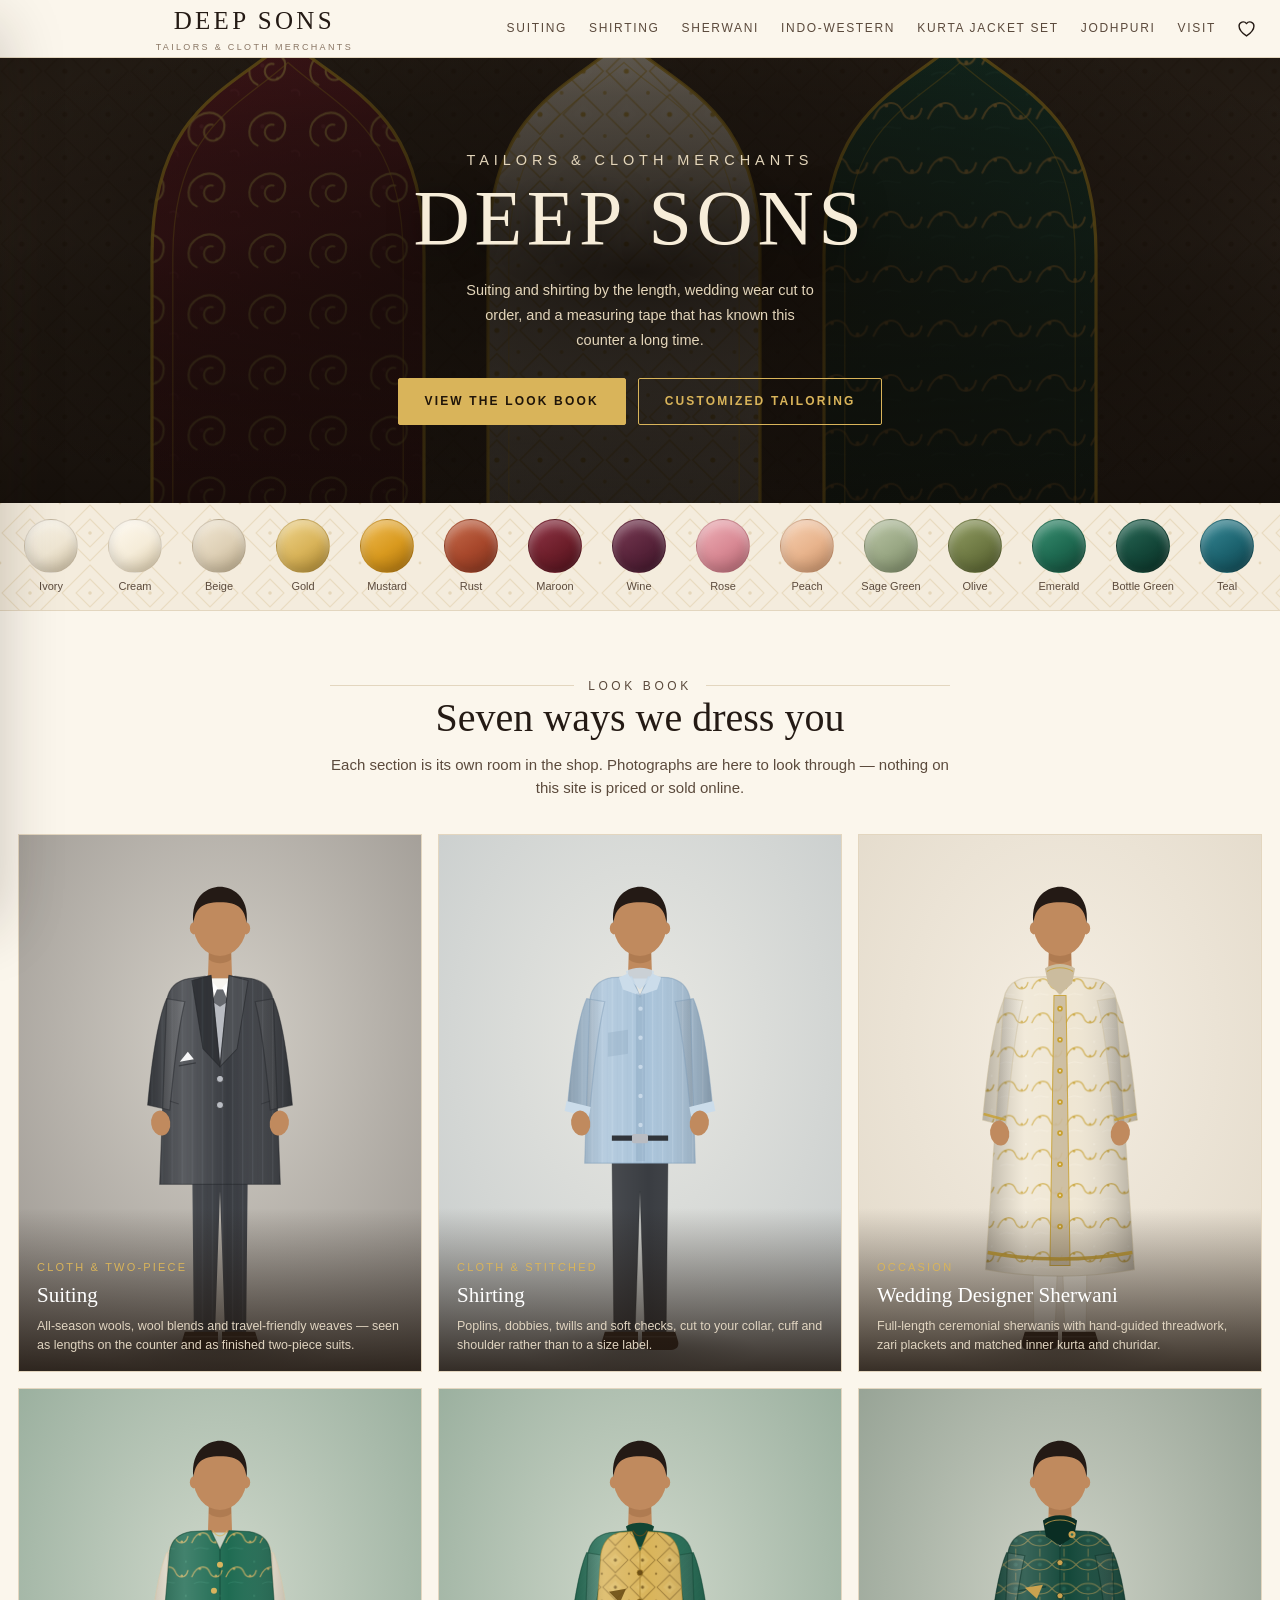
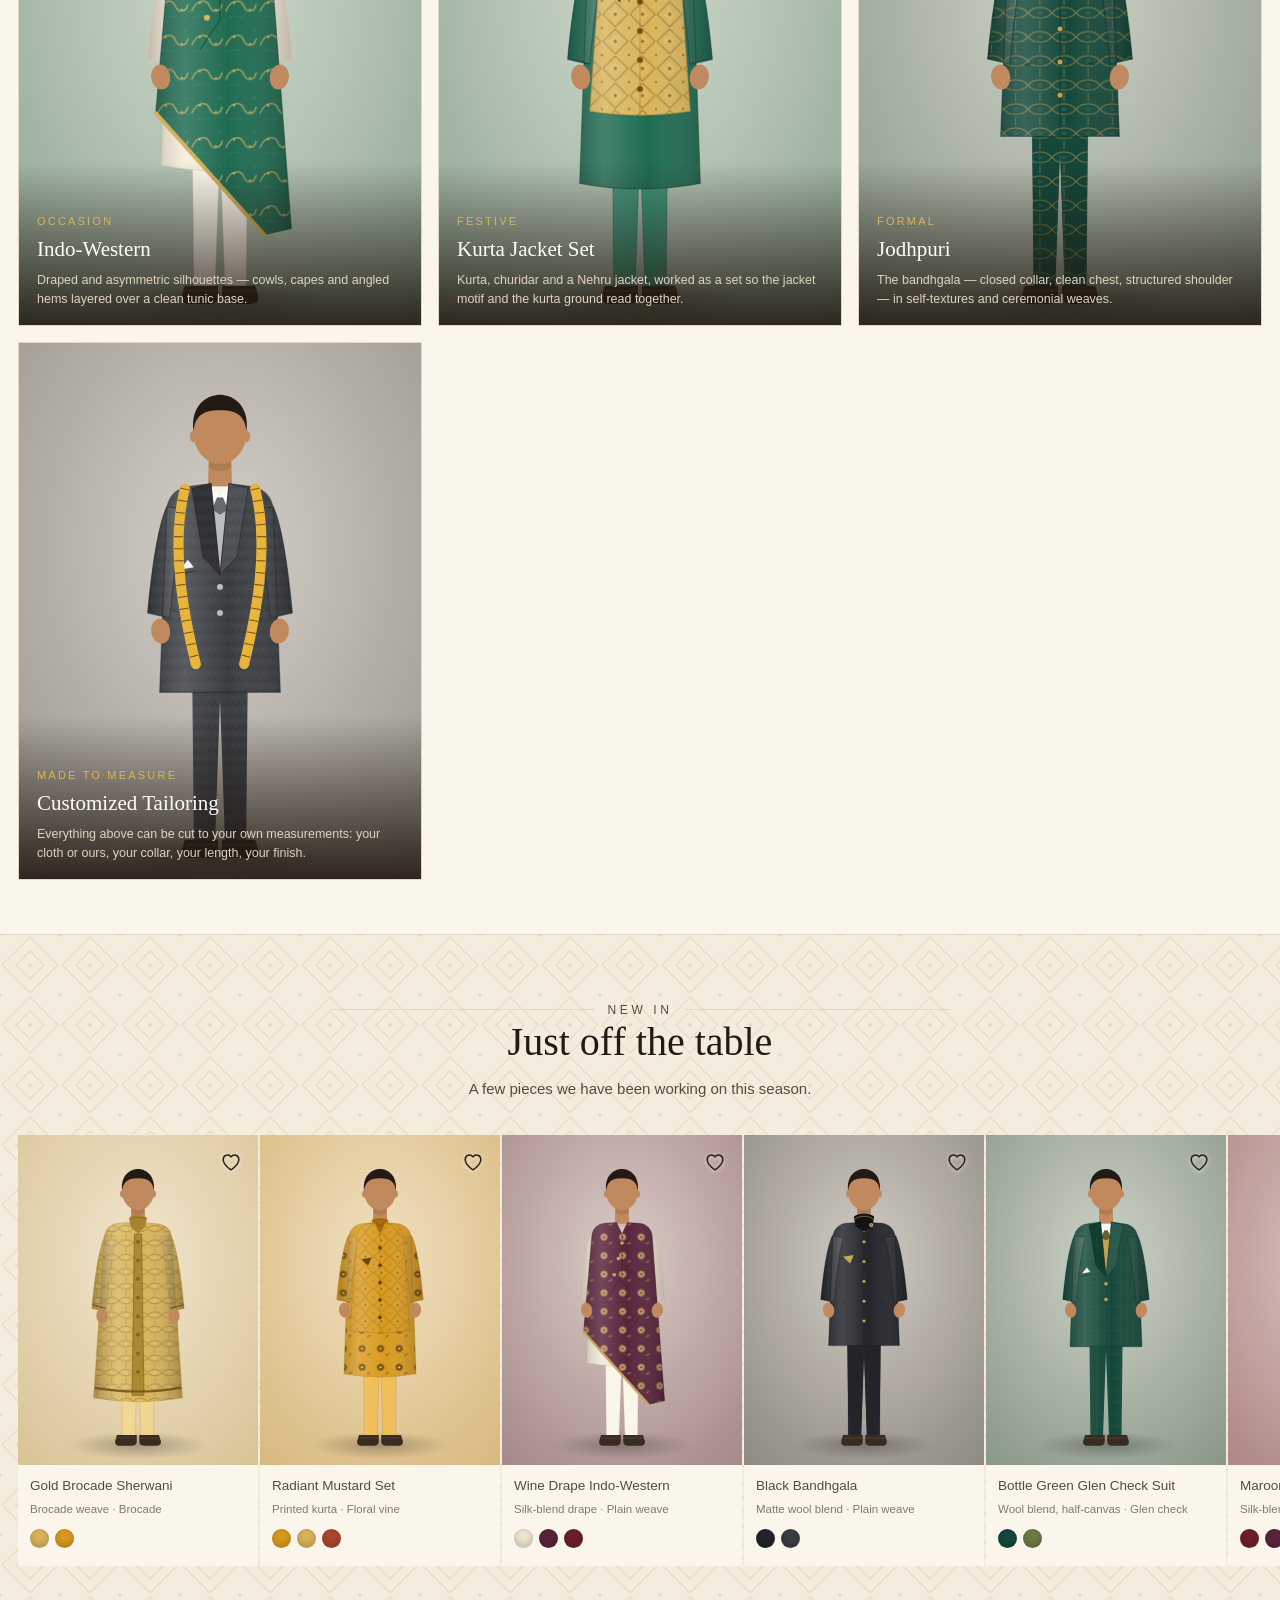
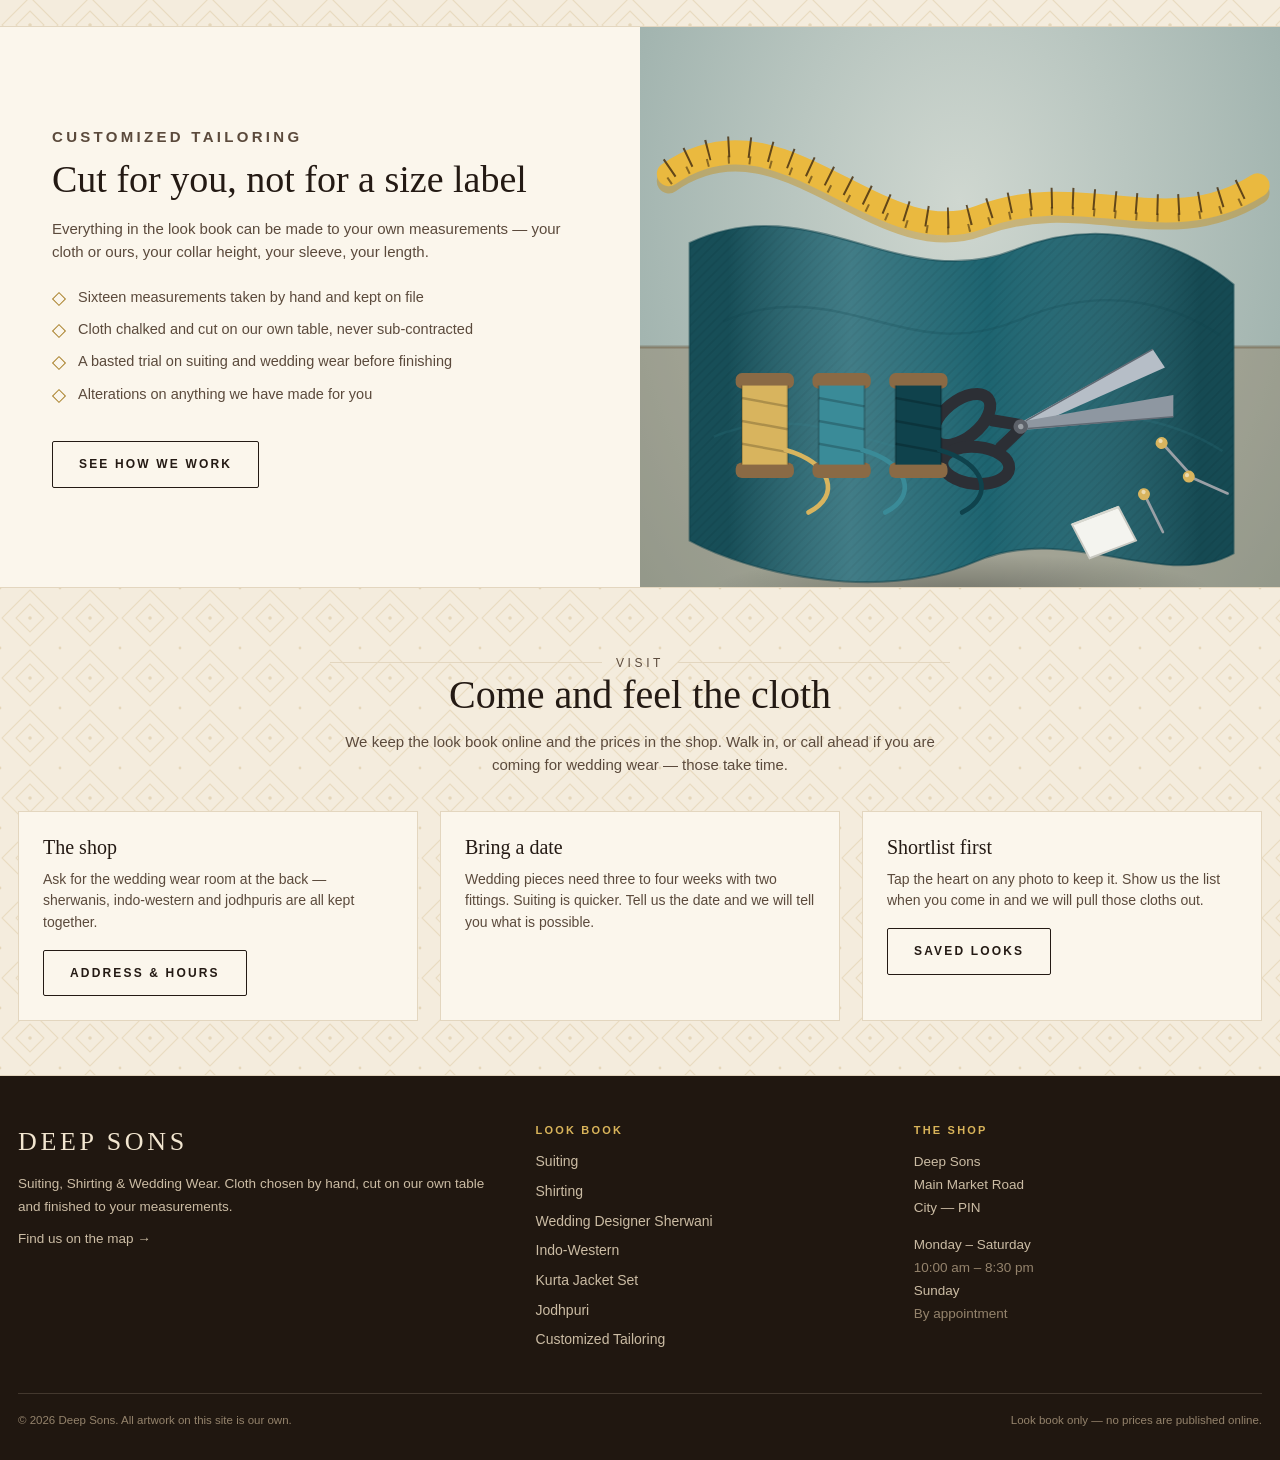
==== commit 3c4d5ec3: "Revert "Use the shop's own photographs, logo and phone number" This reverts commit df7d3db078006a5e2" ====
--- a/deep-sons/index.html
+++ b/deep-sons/index.html
@@ -14,17 +14,12 @@
 <header class="head" data-header></header>
 
 <section class="hero">
-  <div class="hero__photo">
-    <img src="assets/img/photo/white-jodhpuri-card.jpg"
-         alt="Ivory bandhgala with a zari-worked collar, photographed in the shop"
-         width="840" height="1155">
-  </div>
+  <img src="assets/img/hero.svg" alt="" aria-hidden="true">
   <div class="hero__in">
-    <img class="hero__mark" src="assets/img/logo-mark.png" alt="" width="66" height="81">
-    <p class="hero__eyebrow">Ethnic Wear &middot; By Darshan Dalal</p>
+    <p class="hero__eyebrow">Tailors &amp; Cloth Merchants</p>
     <h1>Deep Sons</h1>
-    <p>Premium fabrics, exquisite embroidery, timeless style &mdash; wedding wear cut
-       to order, and suiting and shirting by the length.</p>
+    <p>Suiting and shirting by the length, wedding wear cut to order, and a
+       measuring tape that has known this counter a long time.</p>
     <div class="hero__cta">
       <a class="btn btn--solid" href="collection.html?c=all">View the look book</a>
       <a class="btn" href="collection.html?c=tailoring">Customized tailoring</a>
@@ -45,17 +40,6 @@
          through — nothing on this site is priced or sold online.</p>
     </div>
     <div class="sections" data-sections></div>
-  </div>
-</section>
-
-<section class="panel">
-  <div class="wrap">
-    <div class="panel__head">
-      <p class="rule"><span>The collection</span></p>
-      <h2>Prestigious &middot; Regal &middot; Lavish</h2>
-      <p>Intricate embellishments that define grandeur.</p>
-    </div>
-    <div class="promos" data-campaign></div>
   </div>
 </section>
 
--- a/deep-sons/assets/css/style.css
+++ b/deep-sons/assets/css/style.css
@@ -179,47 +179,32 @@
 
 /* ------------------------------------------------------------------ hero -- */
 
-/* the hero pairs the shop's own photography with the wordmark */
-.hero { background: #171009; display: grid; }
-.hero__photo { position: relative; overflow: hidden; }
-.hero__photo img {
-  width: 100%; height: 100%; object-fit: cover;
-  object-position: 50% 10%; aspect-ratio: 1/1;
-}
-.hero__photo::after {
+.hero { position: relative; background: #171009; overflow: hidden; }
+.hero img { width: 100%; height: 100%; object-fit: cover; position: absolute; inset: 0; opacity: .8; }
+.hero::after {
   content: ""; position: absolute; inset: 0;
-  background: linear-gradient(rgba(23,16,9,0), rgba(23,16,9,.35) 78%, rgba(23,16,9,.9));
+  background:
+    radial-gradient(ellipse 66% 58% at 50% 48%, rgba(14,9,5,.88), rgba(14,9,5,.38) 68%, transparent),
+    linear-gradient(rgba(14,9,5,.45), rgba(14,9,5,.15) 40%, rgba(14,9,5,.7));
 }
 .hero__in {
   position: relative; z-index: 1; text-align: center; color: #f6ecd8;
-  padding: 40px 22px 52px; max-width: 560px; margin: 0 auto;
-  background: url("../img/tile.svg") repeat; background-size: 60px 60px;
-}
-.hero__mark { width: 58px; height: auto; margin: 0 auto 16px; }
+  padding: 74px 20px 78px; max-width: 720px; margin: 0 auto;
+}
 .hero h1 {
-  font-size: clamp(40px, 12vw, 72px); letter-spacing: .07em;
+  font-size: clamp(38px, 11vw, 78px); letter-spacing: .06em;
   text-transform: uppercase; color: #f7edd9;
+  text-shadow: 0 4px 30px rgba(0,0,0,.6);
 }
 .hero p {
-  margin: 16px auto 0; max-width: 42ch; font-size: 14.5px;
-  color: #ddd0b6; line-height: 1.7;
-}
-.hero p.hero__eyebrow {
-  font-size: 11px; letter-spacing: .3em; text-transform: uppercase;
-  color: var(--gold-2); margin: 0 0 12px; max-width: none;
+  margin: 16px auto 0; max-width: 44ch; font-size: 14.5px;
+  color: #e3d5ba; line-height: 1.7;
+}
+.hero__eyebrow {
+  font-size: 11px; letter-spacing: .34em; text-transform: uppercase;
+  color: var(--gold-2); margin: 0 0 14px;
 }
 .hero__cta { display: flex; gap: 12px; justify-content: center; flex-wrap: wrap; margin-top: 26px; }
-
-@media (min-width: 900px) {
-  .hero { grid-template-columns: 1.05fr 1fr; align-items: stretch; }
-  .hero__photo { order: 2; }
-  .hero__photo img { aspect-ratio: auto; min-height: 520px; object-position: 50% 16%; }
-  .hero__photo::after { background: linear-gradient(90deg, rgba(23,16,9,.55), transparent 32%); }
-  .hero__in { text-align: left; margin: 0; padding: 58px 56px; align-self: center; max-width: none; }
-  .hero__mark { margin: 0 0 20px; width: 66px; }
-  .hero__cta { justify-content: flex-start; }
-  .hero p { margin-left: 0; }
-}
 
 .btn {
   display: inline-block; padding: 13px 26px; font-size: 12px;
@@ -465,28 +450,3 @@
 @media (prefers-reduced-motion: reduce) {
   * { transition: none !important; animation: none !important; }
 }
-
-/* ------------------------------------------------ campaign creatives -- */
-
-.promos { display: grid; gap: 16px; grid-template-columns: 1fr; }
-@media (min-width: 760px) { .promos { grid-template-columns: repeat(3, 1fr); } }
-
-.promo {
-  margin: 0; background: var(--paper-3); border: 1px solid var(--line);
-  aspect-ratio: 3/4; display: grid; place-items: center; overflow: hidden;
-}
-.promo img { max-width: 100%; max-height: 100%; width: auto; height: auto; object-fit: contain; }
-
-/* badge marking the shop's own photography */
-.shot-tag {
-  position: absolute; left: 8px; bottom: 8px; font-style: normal;
-  font-size: 9.5px; letter-spacing: .16em; text-transform: uppercase;
-  background: rgba(26,17,10,.78); color: var(--gold-2);
-  padding: 4px 9px; border-radius: 2px;
-}
-
-.drawer__top span u { display: block; text-decoration: none; font-family: var(--sans);
-  font-size: 10px; letter-spacing: .18em; color: var(--ink-3); margin-top: 2px; }
-
-.foot__by { font-size: 11px !important; letter-spacing: .2em; text-transform: uppercase;
-  color: var(--gold-2); margin-top: -6px !important; }
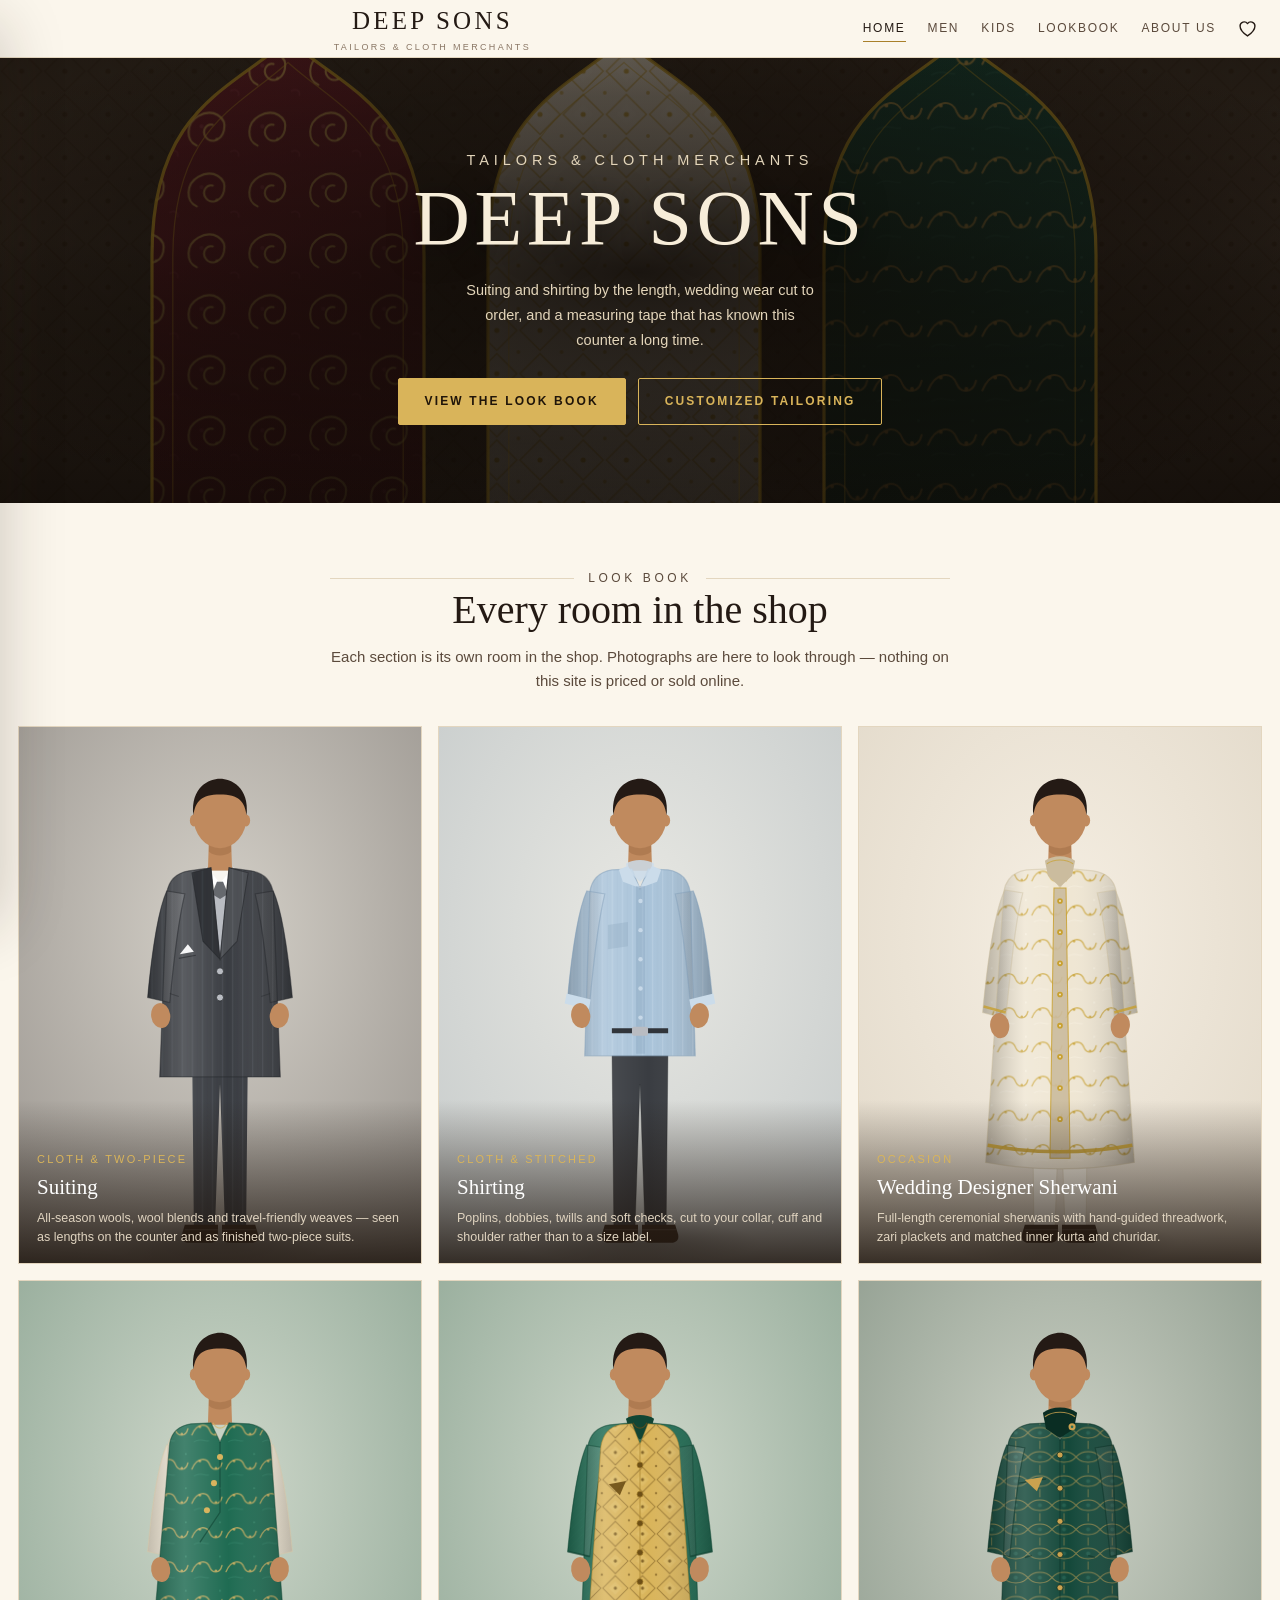
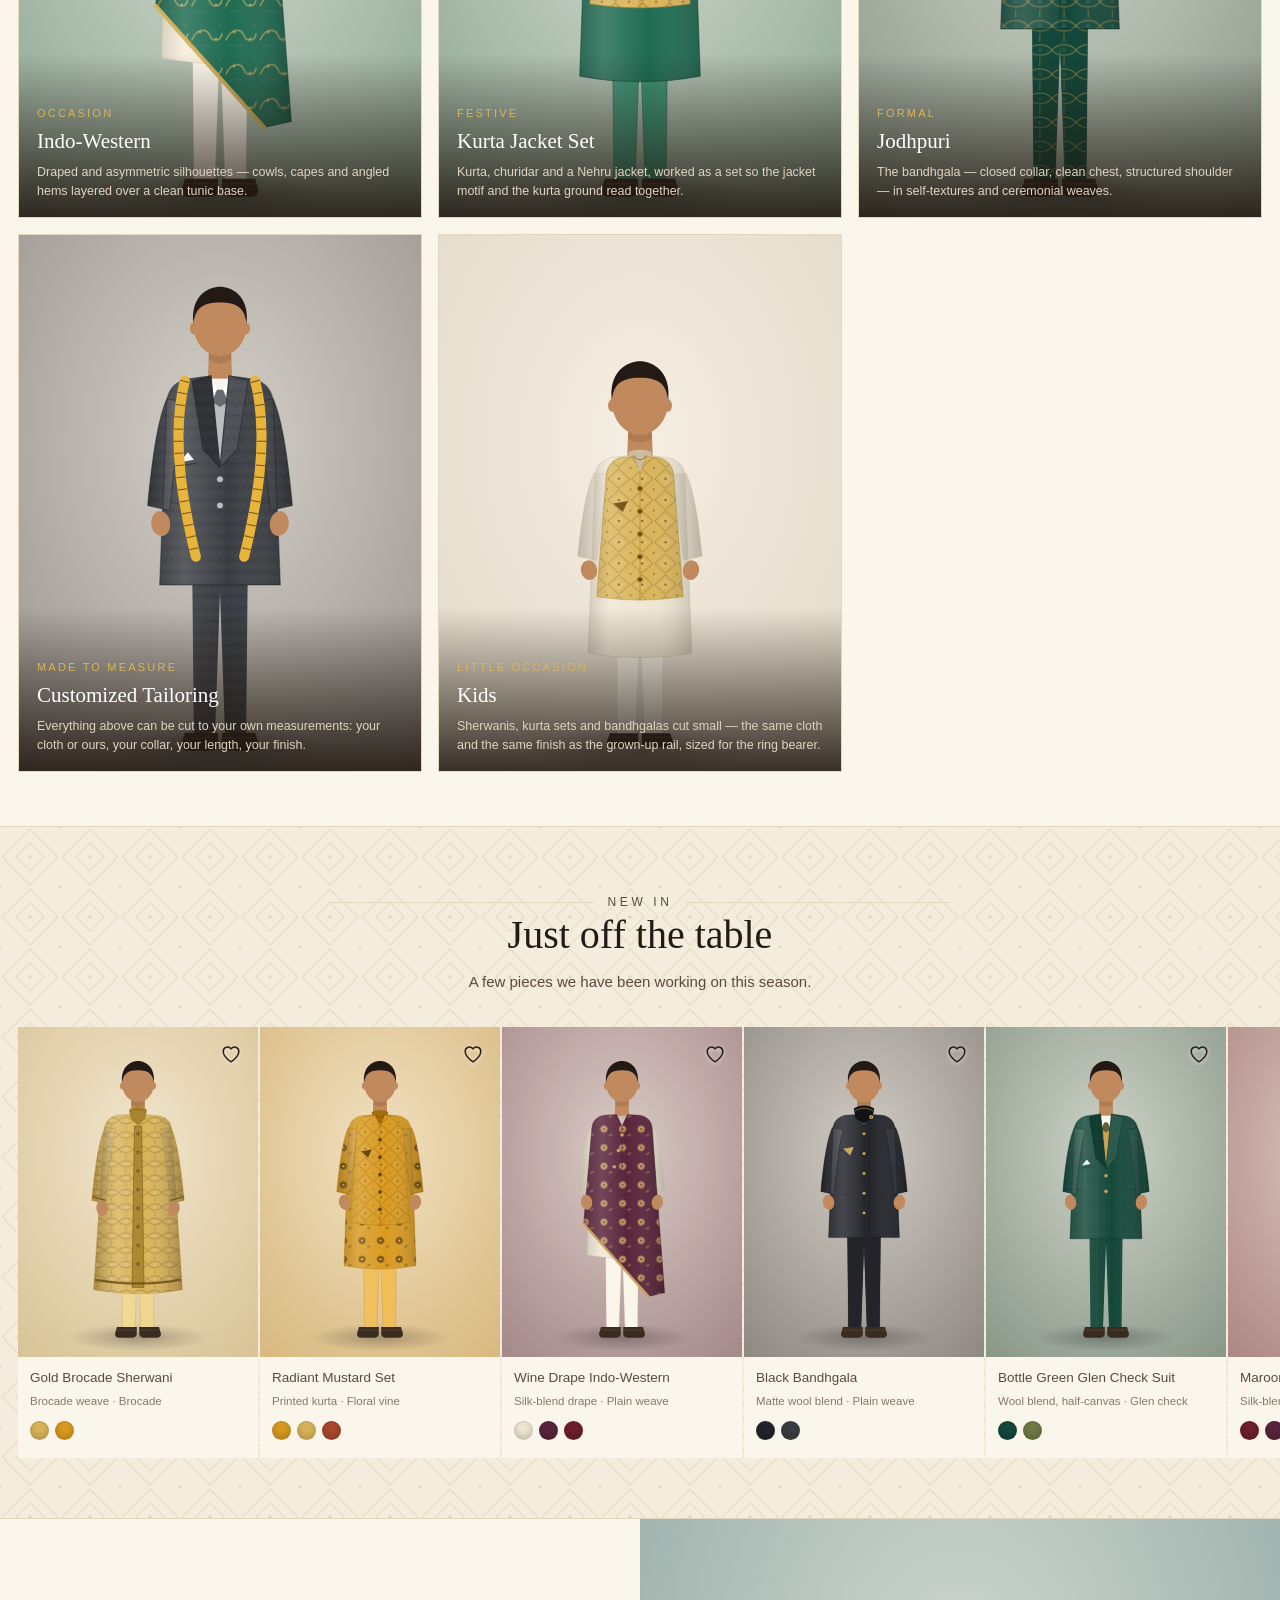
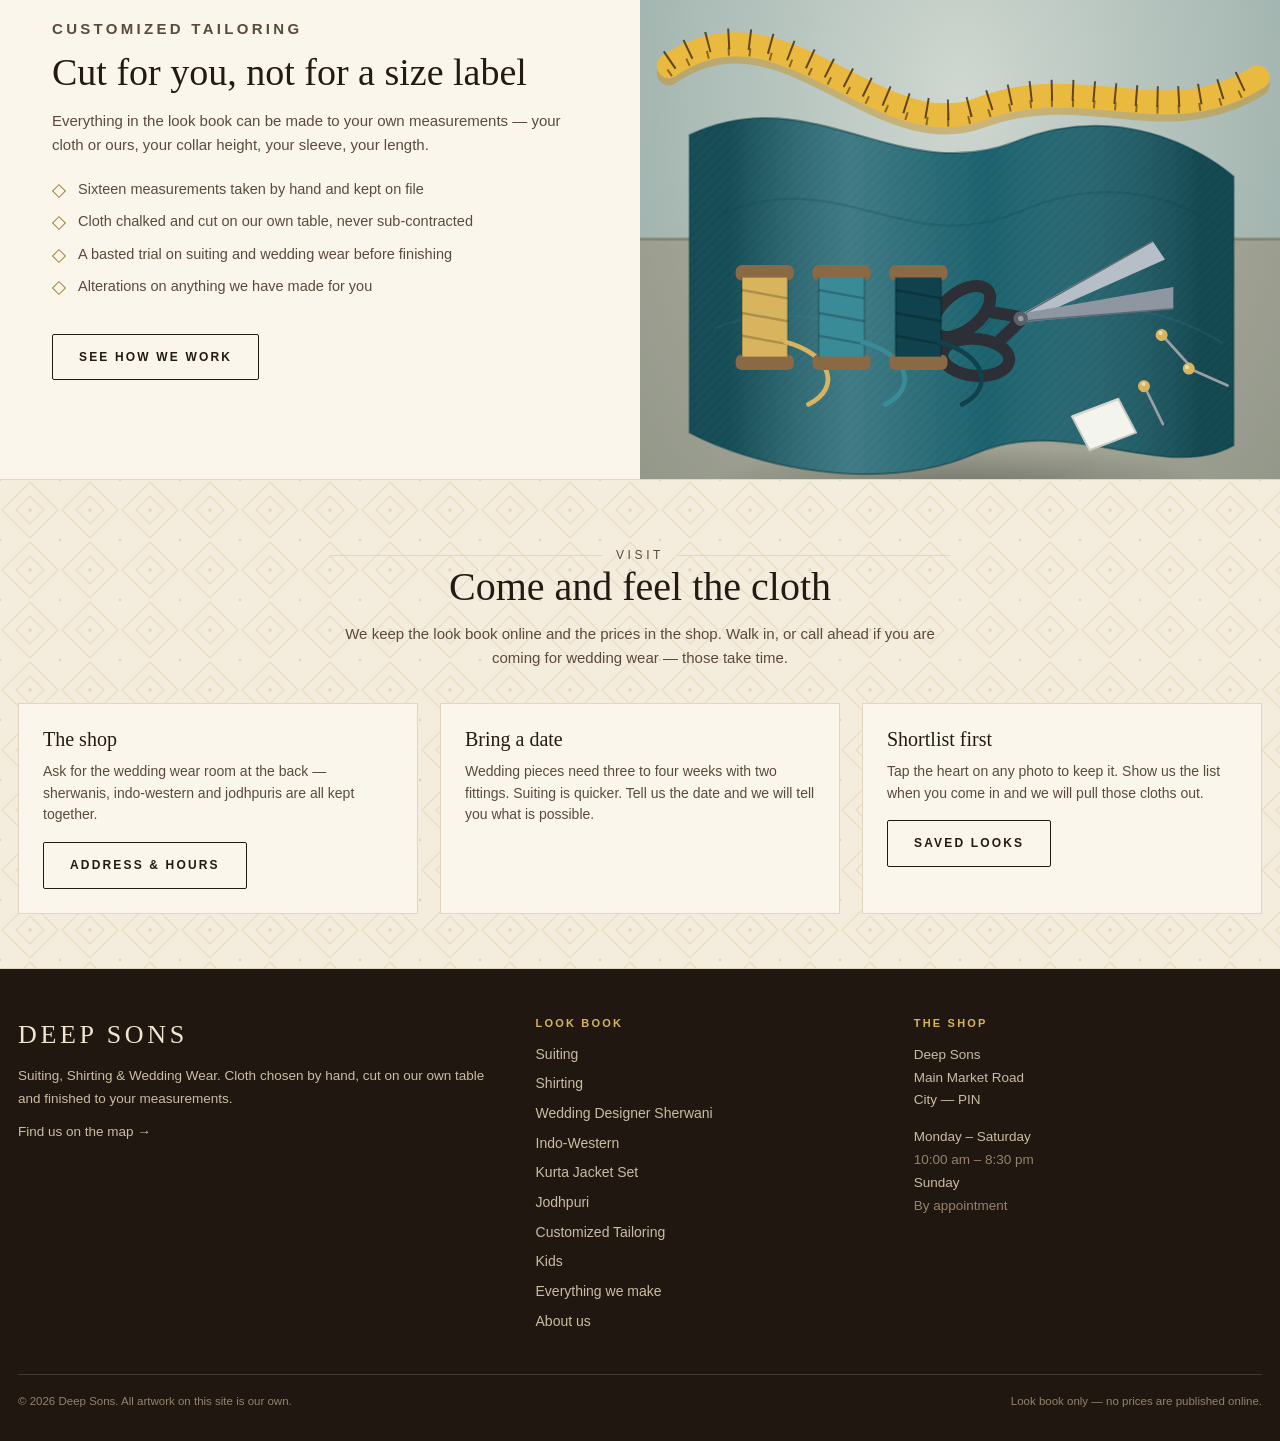
==== commit 748eb23e: "Drop the colour panels; restructure the nav around Home/Men/Kids/Lookbook/About Removes the circular" ====
--- a/deep-sons/index.html
+++ b/deep-sons/index.html
@@ -27,15 +27,11 @@
   </div>
 </section>
 
-<div class="rail">
-  <div class="rail__scroll" data-rail></div>
-</div>
-
 <section class="panel">
   <div class="wrap">
     <div class="panel__head">
       <p class="rule"><span>Look book</span></p>
-      <h2>Seven ways we dress you</h2>
+      <h2>Every room in the shop</h2>
       <p>Each section is its own room in the shop. Photographs are here to look
          through — nothing on this site is priced or sold online.</p>
     </div>
@@ -88,7 +84,7 @@
         <h3>The shop</h3>
         <p>Ask for the wedding wear room at the back — sherwanis, indo-western and
            jodhpuris are all kept together.</p>
-        <a class="btn btn--ink" href="visit.html" style="margin-top:10px">Address &amp; hours</a>
+        <a class="btn btn--ink" href="about.html" style="margin-top:10px">Address &amp; hours</a>
       </div>
       <div class="info__box">
         <h3>Bring a date</h3>
--- a/deep-sons/assets/css/style.css
+++ b/deep-sons/assets/css/style.css
@@ -218,32 +218,6 @@
 .btn--ink { border-color: var(--ink); color: var(--ink); }
 .btn--ink:hover { background: var(--ink); color: var(--paper); }
 
-/* ----------------------------------------------------------- colour rail -- */
-
-.rail {
-  border-bottom: 1px solid var(--line);
-  background: var(--paper-2) url("../img/tile.svg") repeat;
-  background-size: 60px 60px;
-}
-.rail__scroll {
-  display: flex; gap: 18px; overflow-x: auto; padding: 16px 18px;
-  scrollbar-width: none; max-width: var(--wrap); margin: 0 auto;
-}
-.rail__scroll::-webkit-scrollbar { display: none; }
-.swatch {
-  flex: none; width: 66px; text-align: center; font-size: 11px;
-  color: var(--ink-2); line-height: 1.25;
-}
-.swatch i {
-  display: block; width: 54px; height: 54px; margin: 0 auto 7px;
-  border-radius: 50%; border: 1px solid rgba(36,26,20,.14);
-  box-shadow: inset 0 -6px 12px rgba(0,0,0,.14), inset 0 6px 10px rgba(255,255,255,.32);
-}
-.swatch:hover i { transform: scale(1.06); }
-.swatch i { transition: transform .18s, box-shadow .18s; }
-.swatch.is-on i { box-shadow: 0 0 0 2px var(--paper-2), 0 0 0 4px var(--gold); }
-.swatch.is-on { color: var(--ink); font-weight: 600; }
-
 /* ---------------------------------------------------------------- panels -- */
 
 .panel { padding: 54px 0; }
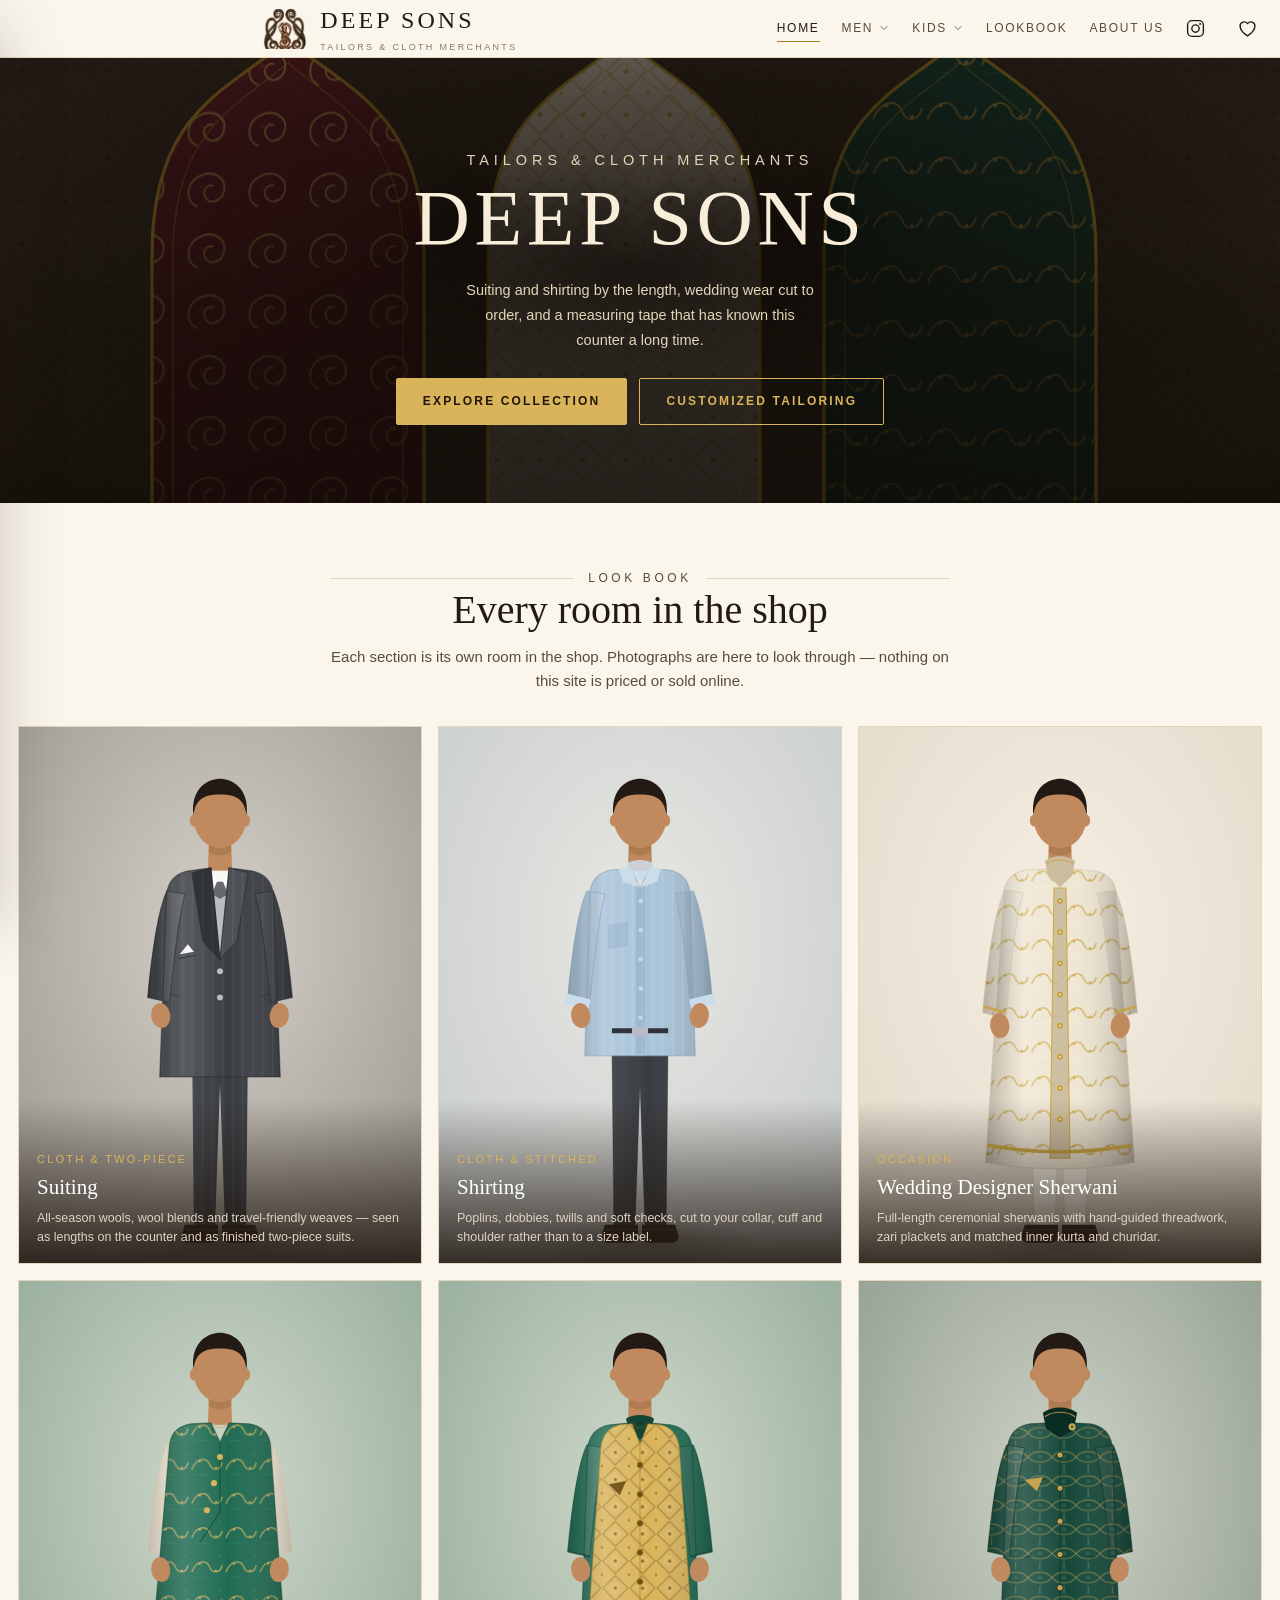
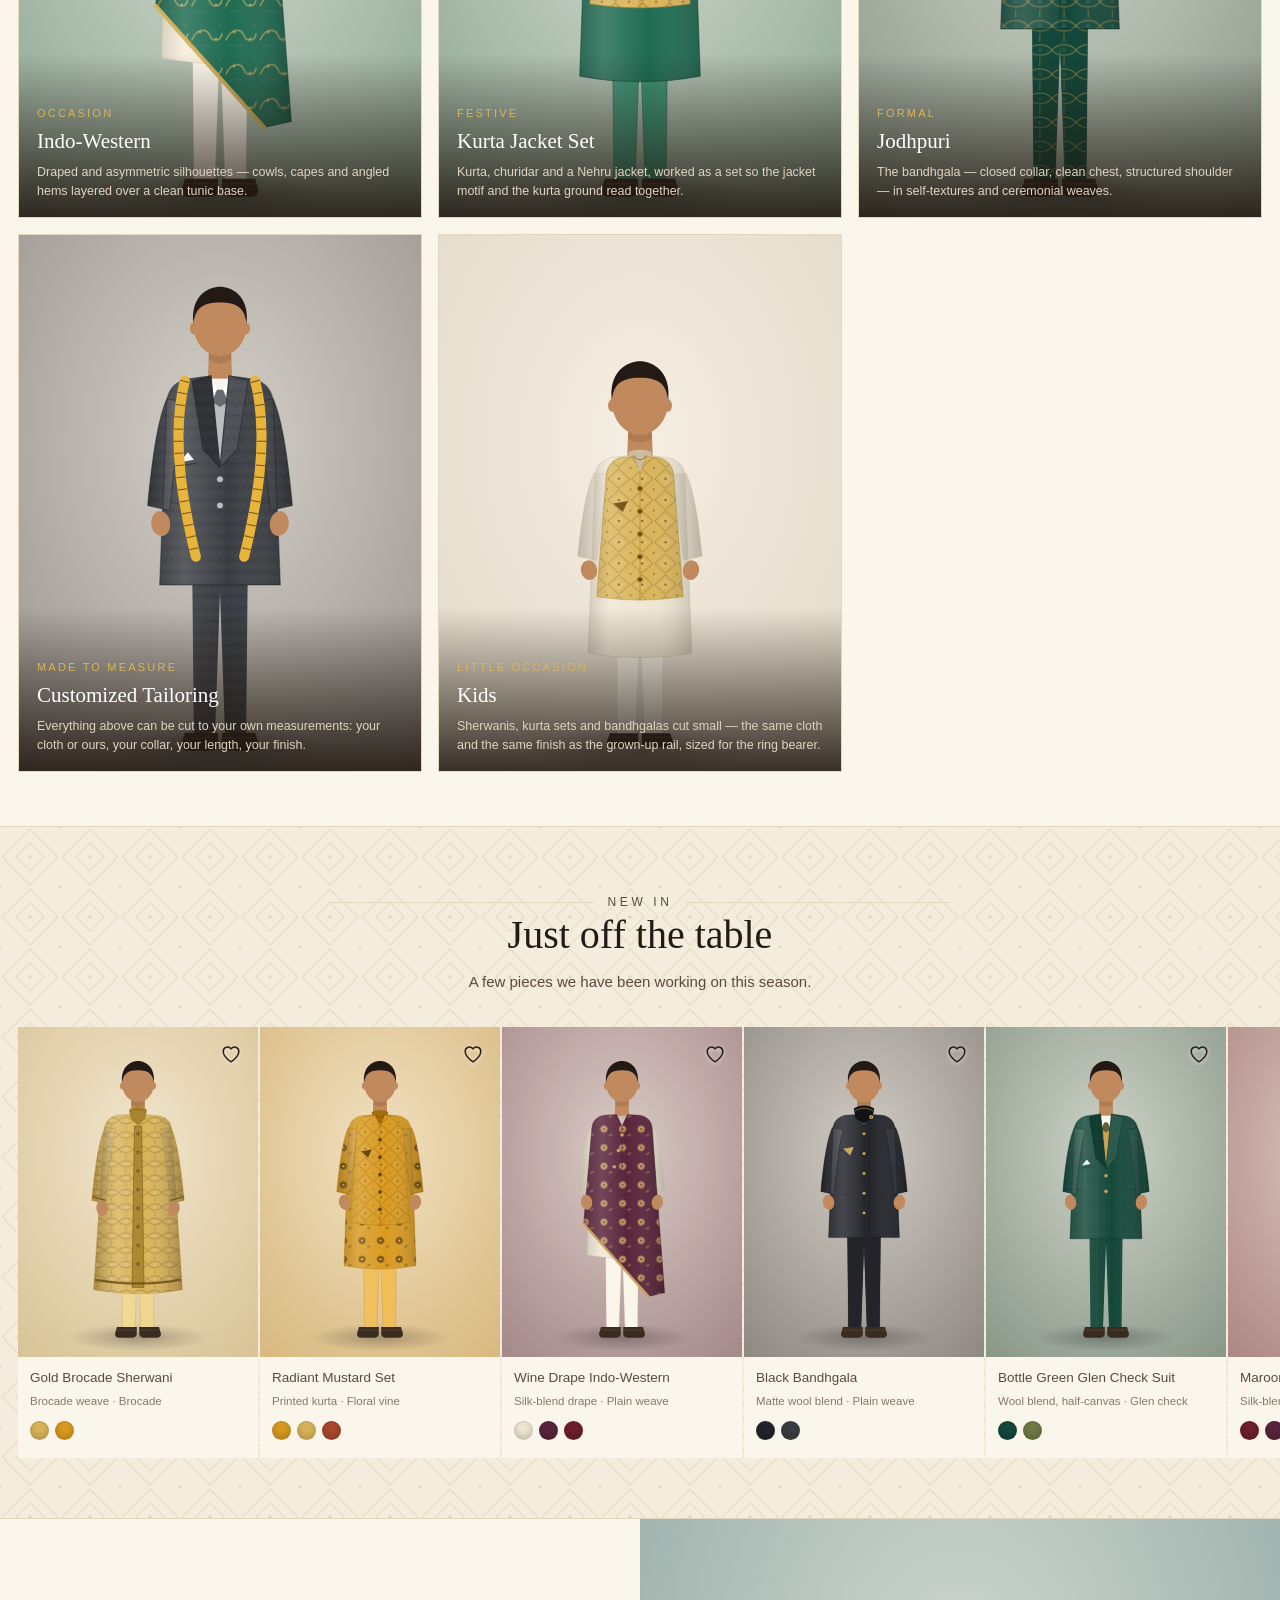
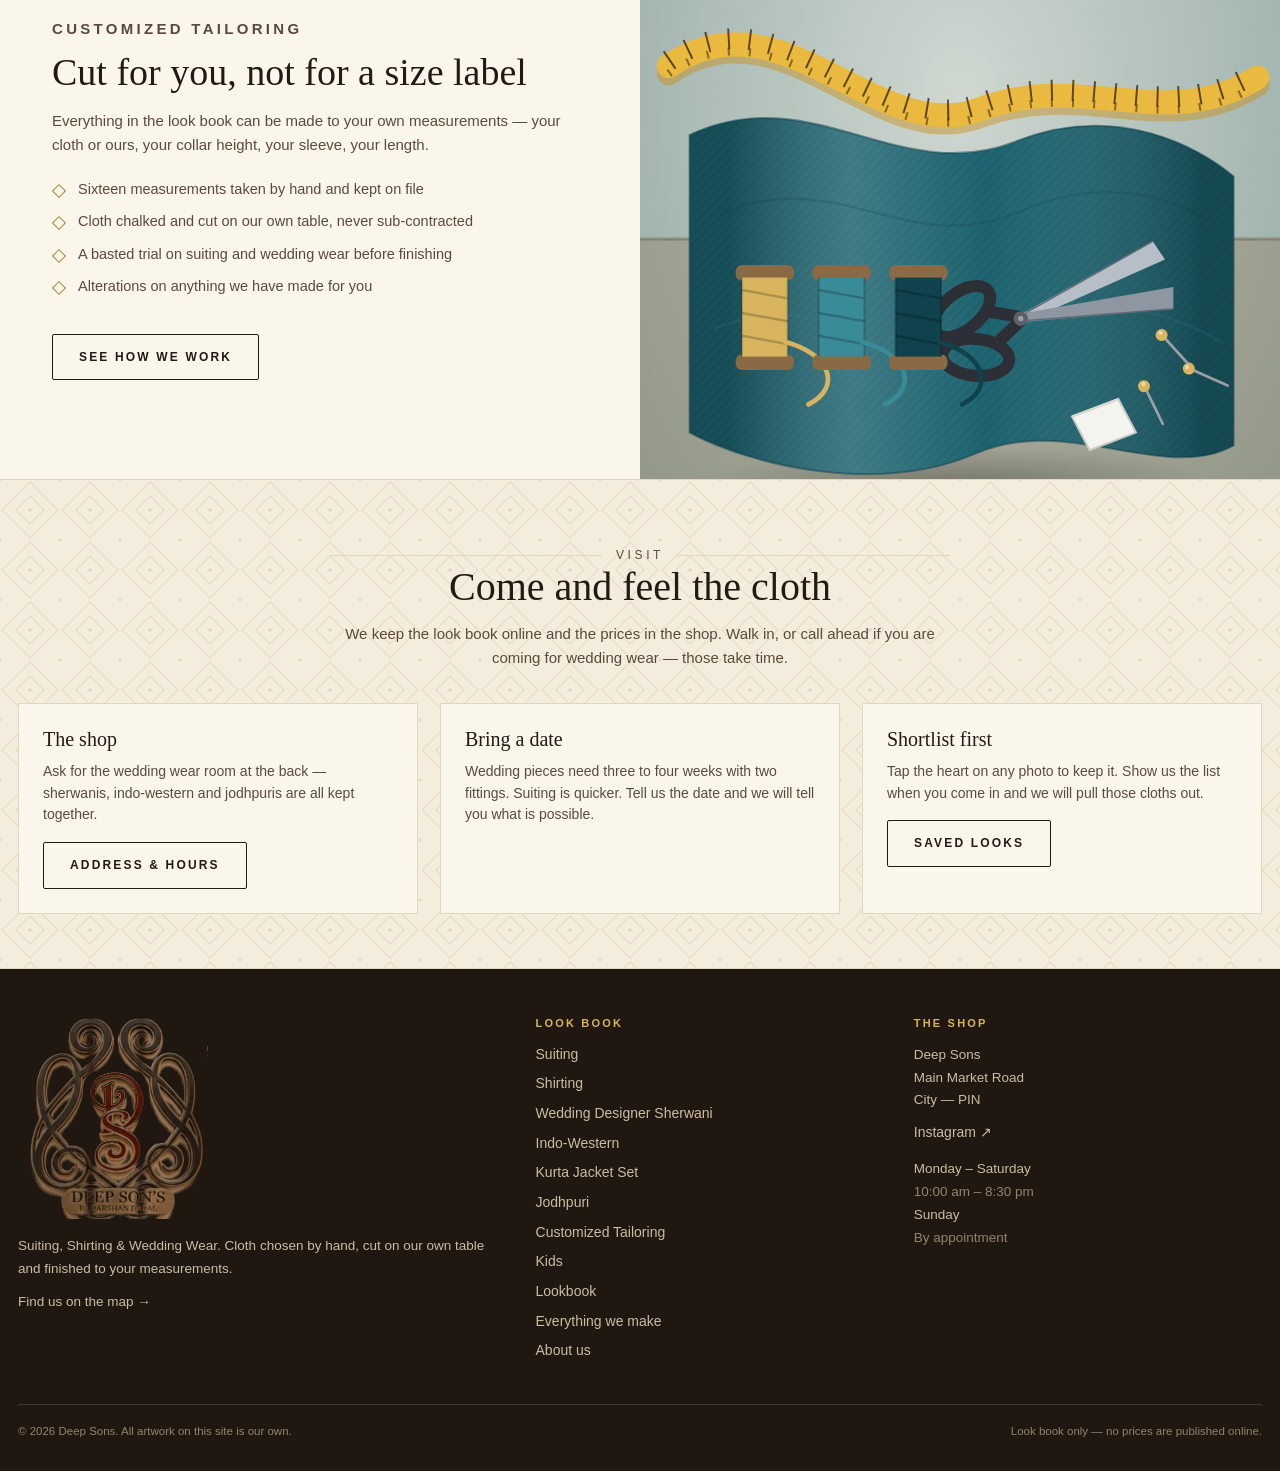
==== commit 8e407309: "Give the lookbook an occasion filter, a count and names Rebuilds the lookbook toolbar to match the r" ====
--- a/deep-sons/index.html
+++ b/deep-sons/index.html
@@ -21,7 +21,7 @@
     <p>Suiting and shirting by the length, wedding wear cut to order, and a
        measuring tape that has known this counter a long time.</p>
     <div class="hero__cta">
-      <a class="btn btn--solid" href="collection.html?c=all">View the look book</a>
+      <a class="btn btn--solid" href="collection.html?c=all">Explore Collection</a>
       <a class="btn" href="collection.html?c=tailoring">Customized tailoring</a>
     </div>
   </div>
--- a/deep-sons/assets/css/style.css
+++ b/deep-sons/assets/css/style.css
@@ -95,7 +95,8 @@
 .icon-btn svg { width: 21px; height: 21px; }
 
 .brand { display: flex; align-items: center; gap: 9px; margin: 0 auto; }
-.brand img { width: 34px; height: 34px; }
+.brand img { width: 39px; height: auto; }
+.brand__txt { display: flex; flex-direction: column; align-items: flex-start; gap: 1px; }
 .brand b {
   font-family: var(--serif); font-size: 20px; font-weight: 400;
   letter-spacing: .13em; text-transform: uppercase; white-space: nowrap;
@@ -105,9 +106,9 @@
   text-transform: uppercase; color: var(--ink-3);
 }
 @media (min-width: 700px) {
-  .brand { flex-direction: column; gap: 1px; }
-  .brand img { display: none; }
-  .brand b { font-size: 25px; }
+  .brand { gap: 13px; }
+  .brand img { width: 46px; }
+  .brand b { font-size: 24px; }
   .brand small { display: block; }
 }
 
@@ -123,11 +124,13 @@
 .head__nav { display: none; gap: 22px; }
 @media (min-width: 1040px) {
   .head__nav { display: flex; }
-  .head__nav a {
+  .head__nav > a, .head__nav > .navitem > a {
+    display: flex; align-items: center; gap: 5px;
     font-size: 12px; letter-spacing: .14em; text-transform: uppercase;
     color: var(--ink-2); padding: 4px 0; border-bottom: 1.5px solid transparent;
   }
-  .head__nav a:hover, .head__nav a[aria-current="page"] {
+  .head__nav > a:hover, .head__nav > .navitem > a:hover,
+  .head__nav [data-nav][aria-current="page"] {
     color: var(--ink); border-color: var(--gold);
   }
   .head__burger { display: none; }
@@ -418,9 +421,147 @@
 .foot ul { list-style: none; padding: 0; margin: 0; }
 .foot li { margin-bottom: 8px; font-size: 14px; }
 .foot p { font-size: 13.5px; line-height: 1.7; margin: 0 0 10px; }
-.foot__brand { font-family: var(--serif); font-size: 26px; letter-spacing: .14em; text-transform: uppercase; color: #f2e6d0; margin-bottom: 10px; }
+.foot__logo { width: 190px; height: auto; margin: 0 0 16px; }
 .foot__base { margin-top: 34px; padding-top: 18px; border-top: 1px solid rgba(203,188,164,.2); font-size: 11.5px; color: #94836c; display: flex; flex-wrap: wrap; gap: 8px 20px; justify-content: space-between; }
 
 @media (prefers-reduced-motion: reduce) {
   * { transition: none !important; animation: none !important; }
 }
+
+/* --------------------------------------------------- nav mega dropdown -- */
+/* Desktop only: below 1040px .head__nav is hidden and the drawer takes over. */
+
+.navitem { position: relative; display: flex; align-items: center; }
+.chev { width: 12px; height: 12px; transition: transform .2s; }
+.navitem:hover .chev,
+.navitem:focus-within .chev { transform: rotate(180deg); }
+.navitem.is-shut .chev { transform: none; }
+
+/* a panel under its own nav item, sized to its contents; positionMenus()
+   nudges it left when it would run past the right edge of the window */
+.mega {
+  position: absolute; top: calc(100% + 9px); left: 0;
+  width: min(620px, calc(100vw - 28px));
+  background: var(--paper);
+  border: 1px solid var(--line);
+  box-shadow: 0 26px 54px rgba(36, 26, 20, .20);
+  opacity: 0; visibility: hidden; transform: translateY(-8px);
+  transition: opacity .18s ease, transform .18s ease, visibility .18s;
+}
+
+.navitem:hover > .mega,
+.navitem:focus-within > .mega { opacity: 1; visibility: visible; transform: none; }
+.navitem.is-shut > .mega { opacity: 0; visibility: hidden; transform: translateY(-8px); }
+
+.mega__in {
+  padding: 20px 28px 22px;
+}
+
+.mega__grid {
+  display: grid; grid-template-columns: repeat(2, minmax(0, 1fr));
+  column-gap: 34px;
+}
+
+.mega__link {
+  display: flex; align-items: center; gap: 15px;
+  padding: 11px 2px;
+  border-bottom: 1px solid var(--line);
+  color: var(--ink);
+}
+.mega__link:hover { color: var(--maroon); }
+.mega__link i {
+  width: 46px; height: 46px; flex: none; border-radius: 50%;
+  background-color: var(--paper-3);
+  background-position: 50% 16%; background-size: 190%; background-repeat: no-repeat;
+  border: 1px solid var(--line);
+}
+.mega__link:hover i { border-color: var(--gold); }
+.mega__link span {
+  font-family: var(--sans); font-size: 14px; font-weight: 600;
+  letter-spacing: .01em; text-transform: none; line-height: 1.3;
+}
+
+.mega__all {
+  display: inline-block; margin-top: 18px;
+  font-size: 11px; letter-spacing: .18em; text-transform: uppercase;
+  font-weight: 600; color: var(--gold);
+  border-bottom: 1px solid currentColor; padding-bottom: 3px;
+}
+.mega__all:hover { color: var(--maroon); }
+
+/* ------------------------------------------------------------- lookbook -- */
+
+.bookhead { padding: 44px 0 26px; text-align: center; }
+.bookhead h1 { font-size: clamp(30px, 7vw, 46px); }
+.bookhead p { max-width: 46ch; margin: 12px auto 0; color: var(--ink-2); font-size: 15px; }
+
+.bookbar { border-block: 1px solid var(--line); background: var(--paper); }
+.bookbar__in {
+  display: flex; align-items: center; gap: 14px;
+  padding: 14px 18px; flex-wrap: wrap;
+}
+.bookbar__chips { display: flex; gap: 8px; flex-wrap: wrap; flex: 1 1 auto; }
+.bookbar__chips .chip { flex: none; }
+
+.bookbar__clear {
+  font-size: 13px; color: var(--ink-2); border-bottom: 1px solid var(--line);
+  padding-bottom: 2px; flex: none;
+}
+.bookbar__clear:hover { color: var(--maroon); border-color: currentColor; }
+.bookbar__clear[hidden] { display: none; }
+
+.bookbar__count {
+  font-size: 12.5px; color: var(--ink-3); flex: none;
+  font-variant-numeric: tabular-nums;
+}
+
+.bookbar__views { display: none; gap: 4px; flex: none; }
+@media (min-width: 900px) { .bookbar__views { display: flex; } }
+.bookbar__view {
+  width: 34px; height: 34px; display: grid; place-items: center;
+  border: 1px solid transparent; border-radius: 3px;
+}
+.bookbar__view svg { width: 17px; height: 17px; fill: none; stroke: var(--ink-3); stroke-width: 1.5; }
+.bookbar__view.is-on { border-color: var(--line); background: var(--paper-2); }
+.bookbar__view.is-on svg { stroke: var(--ink); }
+
+.lookbook {
+  display: grid; gap: 22px 12px;
+  grid-template-columns: repeat(2, 1fr);
+  padding: 26px 12px 8px;
+}
+@media (min-width: 700px) {
+  .lookbook { gap: 30px 18px; padding: 32px 18px 8px; }
+  .lookbook.is-3 { grid-template-columns: repeat(3, 1fr); }
+  .lookbook.is-5 { grid-template-columns: repeat(4, 1fr); }
+}
+@media (min-width: 1100px) {
+  .lookbook.is-5 { grid-template-columns: repeat(5, 1fr); }
+}
+
+.lookbook .shot { margin: 0; }
+.lookbook .shot a {
+  display: block; overflow: hidden; background: var(--paper-3); position: relative;
+}
+.lookbook .shot img {
+  width: 100%; height: auto; display: block;
+  aspect-ratio: 800/1100; object-fit: cover;
+  transition: transform .5s ease;
+}
+.lookbook .shot a:hover img { transform: scale(1.04); }
+.lookbook .shot a::after {
+  content: ""; position: absolute; inset: 0;
+  background: rgba(36, 26, 20, .14); opacity: 0; transition: opacity .3s;
+}
+.lookbook .shot a:hover::after { opacity: 1; }
+
+.lookbook figcaption {
+  margin-top: 11px; font-size: 11.5px; letter-spacing: .13em;
+  text-transform: uppercase; color: var(--ink-2); line-height: 1.45;
+}
+.lookbook.is-5 figcaption { font-size: 10.5px; letter-spacing: .1em; }
+
+.lookbook__empty {
+  grid-column: 1 / -1; text-align: center; padding: 60px 20px;
+  color: var(--ink-2); font-size: 15px;
+}
